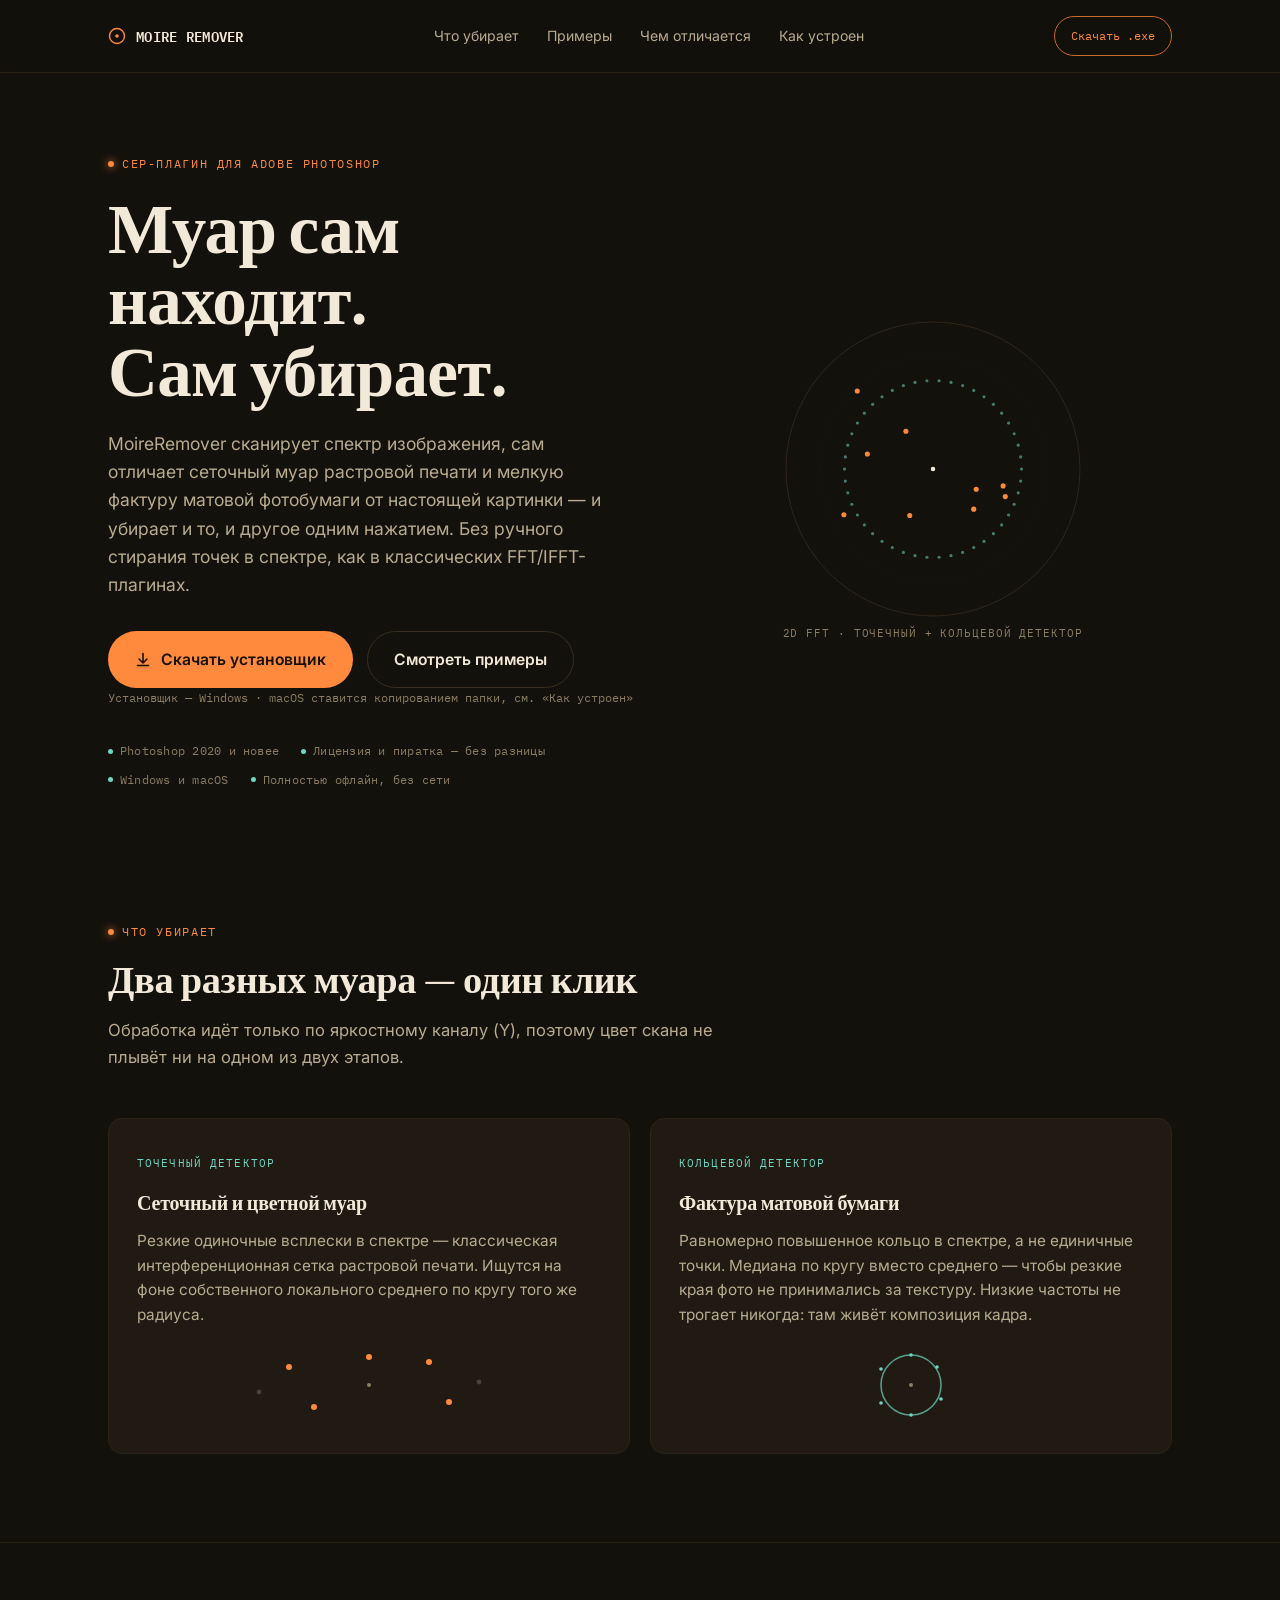
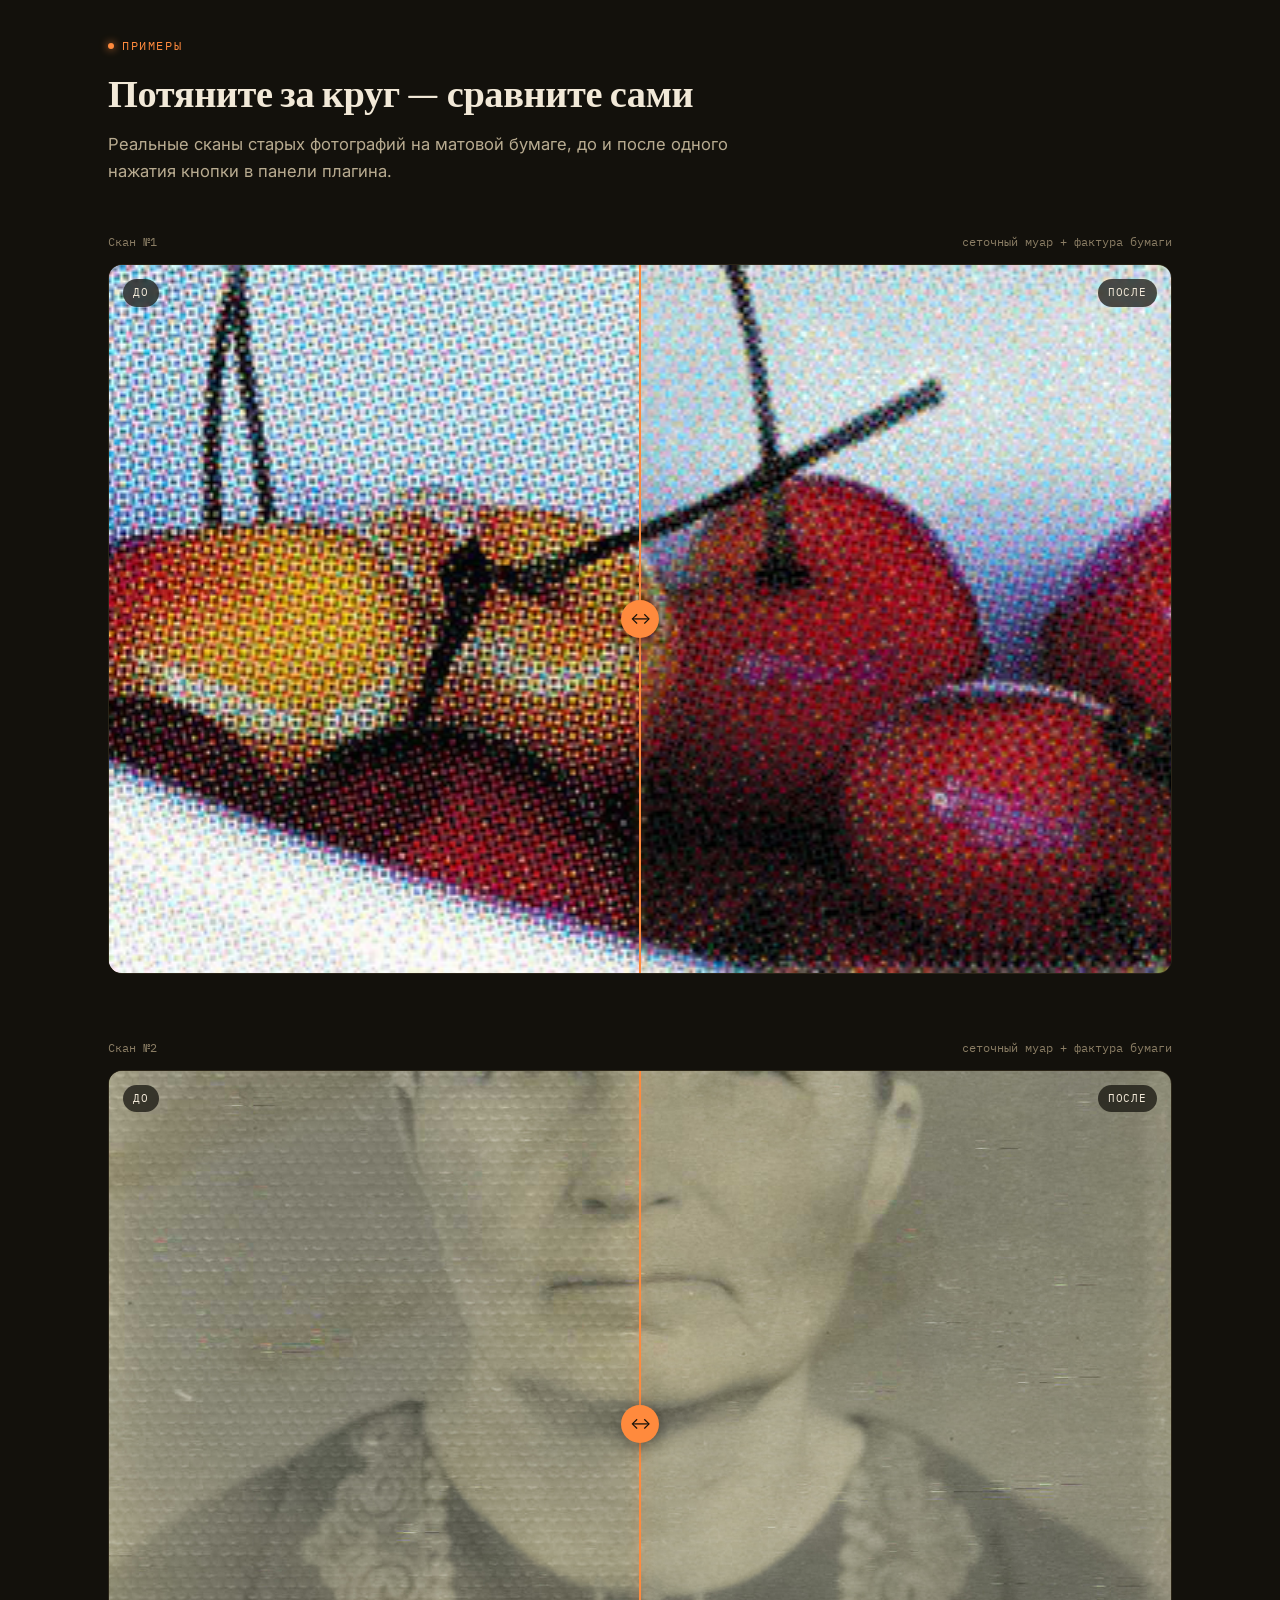
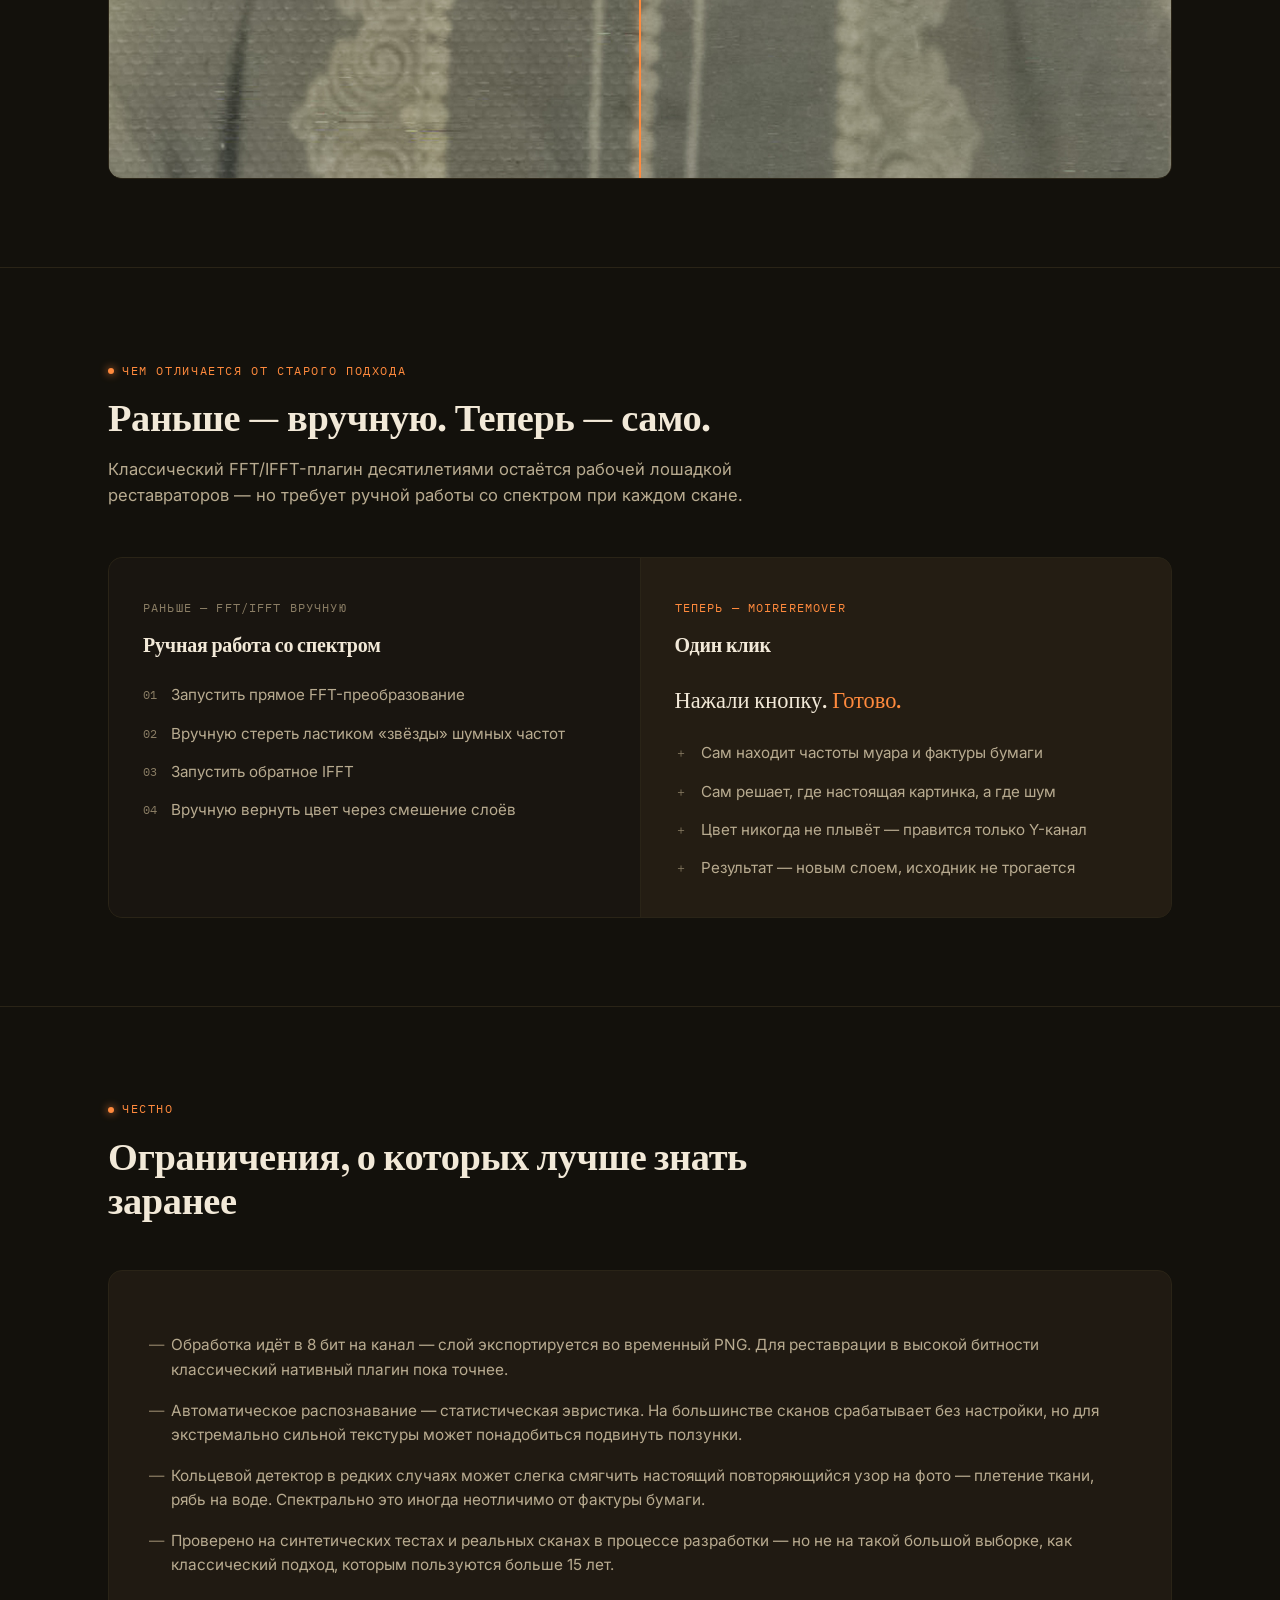
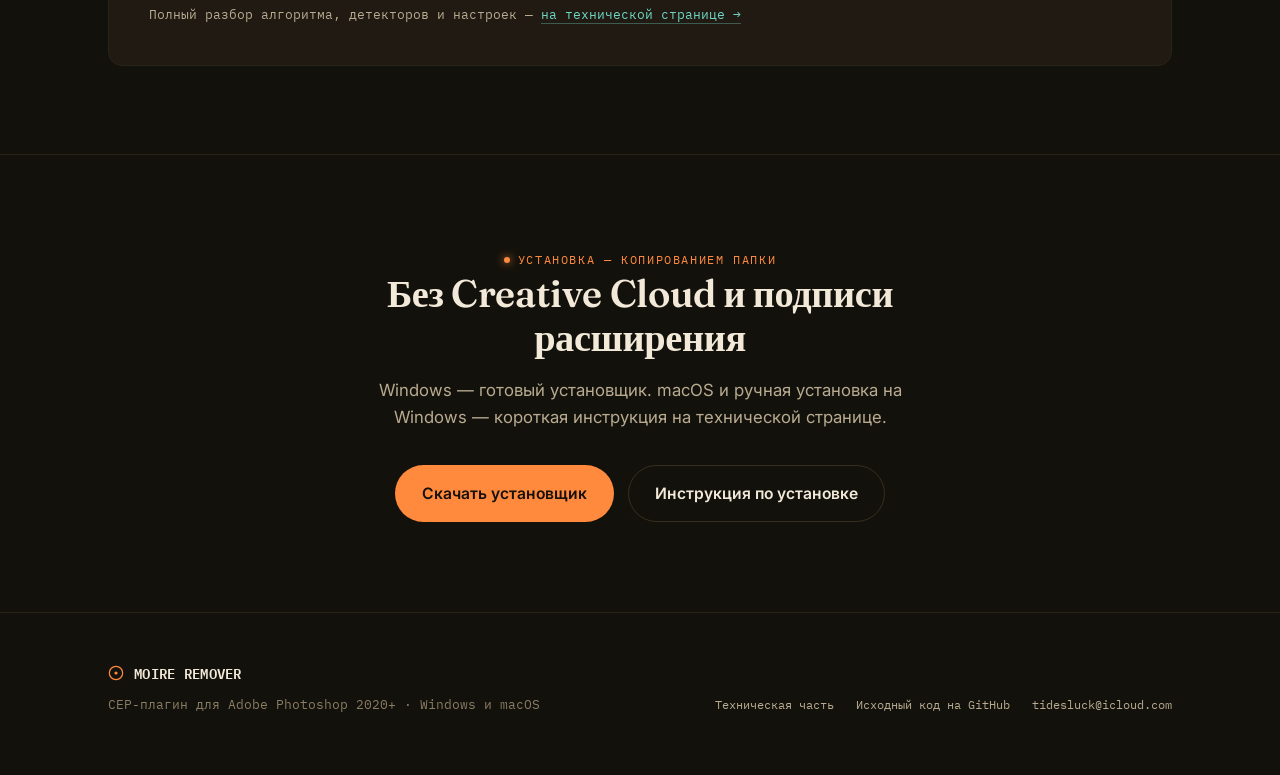
==== index.html @ 836b85b0 "Add files via upload" ====
<!DOCTYPE html>
<html lang="ru">
<head>
<meta charset="UTF-8">
<meta name="viewport" content="width=device-width, initial-scale=1.0">
<title>MoireRemover — автоматическое удаление муара в Photoshop</title>
<meta name="description" content="CEP-плагин для Adobe Photoshop, который одним нажатием убирает точечный муар растровой печати и фактуру матовой фотобумаги со сканов. Полностью автоматически.">
<link rel="preconnect" href="https://fonts.googleapis.com">
<link rel="preconnect" href="https://fonts.gstatic.com" crossorigin>
<link href="https://fonts.googleapis.com/css2?family=Fraunces:opsz,wght@9..144,380..620&family=Inter:wght@400;500;600;700&family=IBM+Plex+Mono:wght@400;500;600&display=swap" rel="stylesheet">
<link rel="stylesheet" href="style.css">
</head>
<body>

<nav class="nav">
  <div class="wrap">
    <a href="#" class="nav-logo">
      <span class="dot-mark">
        <svg width="18" height="18" viewBox="0 0 18 18"><circle cx="9" cy="9" r="7.5" fill="none" stroke="var(--amber)" stroke-width="1.4"/><circle cx="9" cy="9" r="1.8" fill="var(--amber)"/></svg>
      </span>
      MOIRE&nbsp;REMOVER
    </a>
    <ul class="nav-links">
      <li><a href="#capabilities">Что убирает</a></li>
      <li><a href="#gallery">Примеры</a></li>
      <li><a href="#compare-old">Чем отличается</a></li>
      <li><a href="tech.html">Как устроен</a></li>
    </ul>
    <a class="nav-cta" data-download href="#" download>Скачать .exe</a>
  </div>
</nav>

<header class="hero">
  <div class="wrap hero-grid">
    <div>
      <span class="eyebrow">CEP-плагин для Adobe Photoshop</span>
      <h1>Муар сам находит.<br>Сам&nbsp;убирает.</h1>
      <p class="hero-sub">
        MoireRemover сканирует спектр изображения, сам отличает сеточный
        муар растровой печати и мелкую фактуру матовой фотобумаги от
        настоящей картинки — и убирает и то, и другое одним нажатием.
        Без ручного стирания точек в спектре, как в классических
        FFT/IFFT-плагинах.
      </p>
      <div class="btn-row">
        <a class="btn btn-primary" data-download href="#" download>
          <svg width="16" height="16" viewBox="0 0 16 16" fill="none"><path d="M8 1.5V11M8 11L4 7M8 11L12 7" stroke="currentColor" stroke-width="1.6" stroke-linecap="round" stroke-linejoin="round"/><path d="M2.5 13.5H13.5" stroke="currentColor" stroke-width="1.6" stroke-linecap="round"/></svg>
          Скачать установщик
        </a>
        <a class="btn btn-ghost" href="#gallery">Смотреть примеры</a>
      </div>
      <p class="btn-note">Установщик — Windows · macOS ставится копированием папки, см. «Как устроен»</p>

      <div class="badge-strip">
        <span>Photoshop 2020 и новее</span>
        <span>Лицензия и пиратка — без разницы</span>
        <span>Windows и macOS</span>
        <span>Полностью офлайн, без сети</span>
      </div>
    </div>

    <div class="spectrum" aria-hidden="true">
      <svg viewBox="0 0 400 400" class="spec-ring">
        <circle cx="200" cy="200" r="196" fill="none" stroke="var(--line)" stroke-width="1"/>
        <circle cx="200" cy="200" r="150" fill="none" stroke="var(--line-soft)" stroke-width="1" stroke-dasharray="1 6"/>
        <g class="spec-noise">
<circle cx="318.0" cy="200.0" r="2.1" fill="var(--cyan)" fill-opacity="0.55"/>
<circle cx="316.9" cy="216.1" r="2.1" fill="var(--cyan)" fill-opacity="0.55"/>
<circle cx="313.6" cy="231.8" r="2.1" fill="var(--cyan)" fill-opacity="0.55"/>
<circle cx="308.2" cy="247.0" r="2.1" fill="var(--cyan)" fill-opacity="0.55"/>
<circle cx="300.8" cy="261.3" r="2.1" fill="var(--cyan)" fill-opacity="0.55"/>
<circle cx="291.5" cy="274.5" r="2.1" fill="var(--cyan)" fill-opacity="0.55"/>
<circle cx="280.5" cy="286.2" r="2.1" fill="var(--cyan)" fill-opacity="0.55"/>
<circle cx="268.0" cy="296.4" r="2.1" fill="var(--cyan)" fill-opacity="0.55"/>
<circle cx="254.3" cy="304.8" r="2.1" fill="var(--cyan)" fill-opacity="0.55"/>
<circle cx="239.5" cy="311.2" r="2.1" fill="var(--cyan)" fill-opacity="0.55"/>
<circle cx="224.0" cy="315.5" r="2.1" fill="var(--cyan)" fill-opacity="0.55"/>
<circle cx="208.1" cy="317.7" r="2.1" fill="var(--cyan)" fill-opacity="0.55"/>
<circle cx="191.9" cy="317.7" r="2.1" fill="var(--cyan)" fill-opacity="0.55"/>
<circle cx="176.0" cy="315.5" r="2.1" fill="var(--cyan)" fill-opacity="0.55"/>
<circle cx="160.5" cy="311.2" r="2.1" fill="var(--cyan)" fill-opacity="0.55"/>
<circle cx="145.7" cy="304.8" r="2.1" fill="var(--cyan)" fill-opacity="0.55"/>
<circle cx="132.0" cy="296.4" r="2.1" fill="var(--cyan)" fill-opacity="0.55"/>
<circle cx="119.5" cy="286.2" r="2.1" fill="var(--cyan)" fill-opacity="0.55"/>
<circle cx="108.5" cy="274.5" r="2.1" fill="var(--cyan)" fill-opacity="0.55"/>
<circle cx="99.2" cy="261.3" r="2.1" fill="var(--cyan)" fill-opacity="0.55"/>
<circle cx="91.8" cy="247.0" r="2.1" fill="var(--cyan)" fill-opacity="0.55"/>
<circle cx="86.4" cy="231.8" r="2.1" fill="var(--cyan)" fill-opacity="0.55"/>
<circle cx="83.1" cy="216.1" r="2.1" fill="var(--cyan)" fill-opacity="0.55"/>
<circle cx="82.0" cy="200.0" r="2.1" fill="var(--cyan)" fill-opacity="0.55"/>
<circle cx="83.1" cy="183.9" r="2.1" fill="var(--cyan)" fill-opacity="0.55"/>
<circle cx="86.4" cy="168.2" r="2.1" fill="var(--cyan)" fill-opacity="0.55"/>
<circle cx="91.8" cy="153.0" r="2.1" fill="var(--cyan)" fill-opacity="0.55"/>
<circle cx="99.2" cy="138.7" r="2.1" fill="var(--cyan)" fill-opacity="0.55"/>
<circle cx="108.5" cy="125.5" r="2.1" fill="var(--cyan)" fill-opacity="0.55"/>
<circle cx="119.5" cy="113.8" r="2.1" fill="var(--cyan)" fill-opacity="0.55"/>
<circle cx="132.0" cy="103.6" r="2.1" fill="var(--cyan)" fill-opacity="0.55"/>
<circle cx="145.7" cy="95.2" r="2.1" fill="var(--cyan)" fill-opacity="0.55"/>
<circle cx="160.5" cy="88.8" r="2.1" fill="var(--cyan)" fill-opacity="0.55"/>
<circle cx="176.0" cy="84.5" r="2.1" fill="var(--cyan)" fill-opacity="0.55"/>
<circle cx="191.9" cy="82.3" r="2.1" fill="var(--cyan)" fill-opacity="0.55"/>
<circle cx="208.1" cy="82.3" r="2.1" fill="var(--cyan)" fill-opacity="0.55"/>
<circle cx="224.0" cy="84.5" r="2.1" fill="var(--cyan)" fill-opacity="0.55"/>
<circle cx="239.5" cy="88.8" r="2.1" fill="var(--cyan)" fill-opacity="0.55"/>
<circle cx="254.3" cy="95.2" r="2.1" fill="var(--cyan)" fill-opacity="0.55"/>
<circle cx="268.0" cy="103.6" r="2.1" fill="var(--cyan)" fill-opacity="0.55"/>
<circle cx="280.5" cy="113.8" r="2.1" fill="var(--cyan)" fill-opacity="0.55"/>
<circle cx="291.5" cy="125.5" r="2.1" fill="var(--cyan)" fill-opacity="0.55"/>
<circle cx="300.8" cy="138.7" r="2.1" fill="var(--cyan)" fill-opacity="0.55"/>
<circle cx="308.2" cy="153.0" r="2.1" fill="var(--cyan)" fill-opacity="0.55"/>
<circle cx="313.6" cy="168.2" r="2.1" fill="var(--cyan)" fill-opacity="0.55"/>
<circle cx="316.9" cy="183.9" r="2.1" fill="var(--cyan)" fill-opacity="0.55"/>
        </g>
        <g class="spec-noise">
<circle cx="169.0" cy="262.0" r="3.4" fill="var(--amber)"/>
<circle cx="163.9" cy="149.7" r="3.4" fill="var(--amber)"/>
<circle cx="112.5" cy="179.9" r="3.4" fill="var(--amber)"/>
<circle cx="296.4" cy="236.8" r="3.4" fill="var(--amber)"/>
<circle cx="293.5" cy="222.5" r="3.4" fill="var(--amber)"/>
<circle cx="257.6" cy="227.0" r="3.4" fill="var(--amber)"/>
<circle cx="81.2" cy="261.0" r="3.4" fill="var(--amber)"/>
<circle cx="254.3" cy="253.5" r="3.4" fill="var(--amber)"/>
<circle cx="99.0" cy="95.9" r="3.4" fill="var(--amber)"/>
        </g>
        <circle cx="200" cy="200" r="3" fill="var(--ink)"/>
      </svg>
      <span class="spectrum-caption">2D FFT · точечный + кольцевой детектор</span>
    </div>
  </div>
</header>

<main>

  <section id="capabilities">
    <div class="wrap">
      <div class="section-head reveal">
        <span class="eyebrow">Что убирает</span>
        <h2>Два разных муара — один клик</h2>
        <p>Обработка идёт только по яркостному каналу (Y), поэтому цвет
          скана не плывёт ни на одном из двух этапов.</p>
      </div>
      <div class="cap-grid">
        <div class="cap-card reveal">
          <span class="tag">Точечный детектор</span>
          <h3>Сеточный и цветной муар</h3>
          <p>Резкие одиночные всплески в спектре — классическая
            интерференционная сетка растровой печати. Ищутся на фоне
            собственного локального среднего по кругу того же радиуса.</p>
          <div class="mini-spec">
            <svg viewBox="0 0 300 76"><circle cx="150" cy="38" r="2" fill="var(--ink-faint)"/>
              <circle cx="70" cy="20" r="3" fill="var(--amber)"/>
              <circle cx="230" cy="55" r="3" fill="var(--amber)"/>
              <circle cx="210" cy="15" r="3" fill="var(--amber)"/>
              <circle cx="95" cy="60" r="3" fill="var(--amber)"/>
              <circle cx="150" cy="10" r="3" fill="var(--amber)"/>
              <circle cx="40" cy="45" r="2.4" fill="var(--ink-faint)" fill-opacity="0.4"/>
              <circle cx="260" cy="35" r="2.4" fill="var(--ink-faint)" fill-opacity="0.4"/>
            </svg>
          </div>
        </div>
        <div class="cap-card reveal">
          <span class="tag">Кольцевой детектор</span>
          <h3>Фактура матовой бумаги</h3>
          <p>Равномерно повышенное кольцо в спектре, а не единичные
            точки. Медиана по кругу вместо среднего — чтобы резкие края
            фото не принимались за текстуру. Низкие частоты не трогает
            никогда: там живёт композиция кадра.</p>
          <div class="mini-spec">
            <svg viewBox="0 0 300 76"><circle cx="150" cy="38" r="30" fill="none" stroke="var(--cyan)" stroke-width="1.6" stroke-opacity="0.7"/>
              <circle cx="150" cy="38" r="2" fill="var(--ink-faint)"/>
              <circle cx="150" cy="8" r="1.8" fill="var(--cyan)"/>
              <circle cx="176" cy="20" r="1.8" fill="var(--cyan)"/>
              <circle cx="180" cy="52" r="1.8" fill="var(--cyan)"/>
              <circle cx="150" cy="68" r="1.8" fill="var(--cyan)"/>
              <circle cx="120" cy="56" r="1.8" fill="var(--cyan)"/>
              <circle cx="120" cy="22" r="1.8" fill="var(--cyan)"/>
            </svg>
          </div>
        </div>
      </div>
    </div>
  </section>

  <hr class="divider">

  <section id="gallery">
    <div class="wrap">
      <div class="section-head reveal">
        <span class="eyebrow">Примеры</span>
        <h2>Потяните за круг — сравните сами</h2>
        <p>Реальные сканы старых фотографий на матовой бумаге, до и после
          одного нажатия кнопки в панели плагина.</p>
      </div>

      <div class="compare-block reveal">
        <div class="compare-label"><span>Скан №1</span><span>сеточный муар + фактура бумаги</span></div>
        <div class="compare">
          <img class="img-after" src="image/2.jpg" alt="После обработки MoireRemover">
          <img class="img-before" src="image/1.jpg" alt="Исходный скан с муаром">
          <span class="compare-tag before">До</span>
          <span class="compare-tag after">После</span>
          <div class="compare-handle"></div>
          <input class="compare-range" type="range" min="0" max="100" value="50" aria-label="Сравнить до и после">
        </div>
      </div>

      <div class="compare-block reveal">
        <div class="compare-label"><span>Скан №2</span><span>сеточный муар + фактура бумаги</span></div>
        <div class="compare">
          <img class="img-after" src="image/4.jpg" alt="После обработки MoireRemover">
          <img class="img-before" src="image/3.jpg" alt="Исходный скан с муаром">
          <span class="compare-tag before">До</span>
          <span class="compare-tag after">После</span>
          <div class="compare-handle"></div>
          <input class="compare-range" type="range" min="0" max="100" value="50" aria-label="Сравнить до и после">
        </div>
      </div>
    </div>
  </section>

  <hr class="divider">

  <section id="compare-old">
    <div class="wrap">
      <div class="section-head reveal">
        <span class="eyebrow">Чем отличается от старого подхода</span>
        <h2>Раньше — вручную. Теперь — само.</h2>
        <p>Классический FFT/IFFT-плагин десятилетиями остаётся рабочей
          лошадкой реставраторов — но требует ручной работы со спектром
          при каждом скане.</p>
      </div>

      <div class="split reveal">
        <div class="split-col">
          <span class="tag">Раньше — FFT/IFFT вручную</span>
          <h3>Ручная работа со спектром</h3>
          <ul class="step-list">
            <li><span class="n">01</span> Запустить прямое FFT-преобразование</li>
            <li><span class="n">02</span> Вручную стереть ластиком «звёзды» шумных частот</li>
            <li><span class="n">03</span> Запустить обратное IFFT</li>
            <li><span class="n">04</span> Вручную вернуть цвет через смешение слоёв</li>
          </ul>
        </div>
        <div class="split-col is-new">
          <span class="tag">Теперь — MoireRemover</span>
          <h3>Один клик</h3>
          <p class="one-step">Нажали кнопку. <span>Готово.</span></p>
          <ul class="step-list">
            <li><span class="n">＋</span> Сам находит частоты муара и фактуры бумаги</li>
            <li><span class="n">＋</span> Сам решает, где настоящая картинка, а где шум</li>
            <li><span class="n">＋</span> Цвет никогда не плывёт — правится только Y-канал</li>
            <li><span class="n">＋</span> Результат — новым слоем, исходник не трогается</li>
          </ul>
        </div>
      </div>
    </div>
  </section>

  <hr class="divider">

  <section id="limits">
    <div class="wrap">
      <div class="section-head reveal">
        <span class="eyebrow">Честно</span>
        <h2>Ограничения, о которых лучше знать заранее</h2>
      </div>
      <div class="limits reveal">
        <ul>
          <li>Обработка идёт в 8 бит на канал — слой экспортируется во временный PNG. Для реставрации в высокой битности классический нативный плагин пока точнее.</li>
          <li>Автоматическое распознавание — статистическая эвристика. На большинстве сканов срабатывает без настройки, но для экстремально сильной текстуры может понадобиться подвинуть ползунки.</li>
          <li>Кольцевой детектор в редких случаях может слегка смягчить настоящий повторяющийся узор на фото — плетение ткани, рябь на воде. Спектрально это иногда неотличимо от фактуры бумаги.</li>
          <li>Проверено на синтетических тестах и реальных сканах в процессе разработки — но не на такой большой выборке, как классический подход, которым пользуются больше 15 лет.</li>
        </ul>
        <p class="limits-more">Полный разбор алгоритма, детекторов и настроек — <a href="tech.html">на технической странице →</a></p>
      </div>
    </div>
  </section>

</main>

<section class="cta-band">
  <div class="wrap">
    <span class="eyebrow">Установка — копированием папки</span>
    <h2 class="reveal">Без Creative Cloud и подписи расширения</h2>
    <p class="reveal">Windows — готовый установщик. macOS и ручная установка на
      Windows — короткая инструкция на технической странице.</p>
    <div class="btn-row reveal">
      <a class="btn btn-primary" data-download href="#" download>Скачать установщик</a>
      <a class="btn btn-ghost" href="tech.html#install">Инструкция по установке</a>
    </div>
  </div>
</section>

<footer>
  <div class="wrap footer-grid">
    <div>
      <div class="nav-logo" style="margin-bottom:10px;">
        <svg width="16" height="16" viewBox="0 0 18 18"><circle cx="9" cy="9" r="7.5" fill="none" stroke="var(--amber)" stroke-width="1.4"/><circle cx="9" cy="9" r="1.8" fill="var(--amber)"/></svg>
        MOIRE&nbsp;REMOVER
      </div>
      <p class="footer-mark">CEP-плагин для Adobe Photoshop 2020+ · Windows и macOS</p>
    </div>
    <ul class="footer-links">
      <li><a href="tech.html">Техническая часть</a></li>
      <li><a data-repo href="#">Исходный код на GitHub</a></li>
      <li><a href="mailto:tidesluck@icloud.com">tidesluck@icloud.com</a></li>
    </ul>
  </div>
</footer>

<script src="script.js"></script>
</body>
</html>
---- style.css ----
/* ============================================================
   MoireRemover — design tokens
   ============================================================ */
:root{
  --bg:        #13110c;
  --bg-soft:   #191510;
  --card:      #201a12;
  --card-2:    #241d13;
  --line:      #382f1e;
  --line-soft: #2a2417;

  --ink:       #f2e9d8;
  --ink-dim:   #b8ab90;
  --ink-faint: #8a7d64;

  --amber:     #ff8a3d;
  --amber-dim: #c96a2c;
  --cyan:      #6fd6c4;

  --serif:  "Fraunces", "Georgia", serif;
  --sans:   "Inter", -apple-system, "Segoe UI", sans-serif;
  --mono:   "IBM Plex Mono", "SFMono-Regular", Menlo, monospace;

  --radius: 14px;
  --radius-sm: 8px;

  --wrap: 1120px;
}

*, *::before, *::after{ box-sizing: border-box; }

html{ scroll-behavior: smooth; }
@media (prefers-reduced-motion: reduce){
  html{ scroll-behavior: auto; }
  *, *::before, *::after{
    animation-duration: 0.001ms !important;
    animation-iteration-count: 1 !important;
    transition-duration: 0.001ms !important;
    scroll-behavior: auto !important;
  }
}

body{
  margin: 0;
  background: var(--bg);
  color: var(--ink);
  font-family: var(--sans);
  font-size: 16px;
  line-height: 1.6;
  -webkit-font-smoothing: antialiased;
  position: relative;
}

/* faint halftone grain across the whole page — a quiet nod to the
   scanned-paper texture the plugin itself removes */
body::before{
  content: "";
  position: fixed;
  inset: 0;
  pointer-events: none;
  z-index: 0;
  background-image: radial-gradient(rgba(242,233,216,0.05) 1px, transparent 1px);
  background-size: 4px 4px;
  mix-blend-mode: overlay;
}

img{ max-width: 100%; display: block; }
a{ color: inherit; }

.wrap{
  max-width: var(--wrap);
  margin: 0 auto;
  padding: 0 28px;
  position: relative;
  z-index: 1;
}

/* ---------- type ---------- */
h1, h2, h3{
  font-family: var(--serif);
  font-weight: 600;
  letter-spacing: -0.01em;
  margin: 0;
  color: var(--ink);
}
h1{ font-size: clamp(2.6rem, 5.4vw, 4.6rem); line-height: 1.04; font-weight: 560; }
h2{ font-size: clamp(1.7rem, 3vw, 2.5rem); line-height: 1.15; }
h3{ font-size: 1.25rem; font-weight: 620; }

p{ margin: 0; color: var(--ink-dim); }

.eyebrow{
  font-family: var(--mono);
  font-size: 0.72rem;
  letter-spacing: 0.14em;
  text-transform: uppercase;
  color: var(--amber);
  display: inline-flex;
  align-items: center;
  gap: 8px;
}
.eyebrow::before{
  content: "";
  width: 6px; height: 6px;
  background: var(--amber);
  border-radius: 50%;
  display: inline-block;
  box-shadow: 0 0 8px var(--amber);
}

/* ---------- nav ---------- */
.nav{
  position: sticky; top: 0; z-index: 40;
  background: rgba(19,17,12,0.82);
  backdrop-filter: blur(10px);
  border-bottom: 1px solid var(--line-soft);
}
.nav .wrap{
  display: flex; align-items: center; justify-content: space-between;
  padding-top: 16px; padding-bottom: 16px;
}
.nav-logo{
  font-family: var(--mono);
  font-size: 0.9rem;
  letter-spacing: 0.02em;
  font-weight: 600;
  display: flex; align-items: center; gap: 10px;
  text-decoration: none;
}
.nav-logo .dot-mark{ display:flex; }
.nav-links{
  display: flex; gap: 28px; align-items: center;
  font-size: 0.88rem; color: var(--ink-dim);
  list-style: none; margin: 0; padding: 0;
}
.nav-links a{ text-decoration: none; color: var(--ink-dim); transition: color .2s; }
.nav-links a:hover, .nav-links a:focus-visible{ color: var(--amber); }
.nav-cta{
  font-family: var(--mono);
  font-size: 0.78rem;
  padding: 9px 16px;
  border: 1px solid var(--amber-dim);
  border-radius: 100px;
  color: var(--amber) !important;
  text-decoration: none;
  transition: background .2s, color .2s;
  white-space: nowrap;
}
.nav-cta:hover, .nav-cta:focus-visible{ background: var(--amber); color: #14110b !important; }

/* ---------- buttons ---------- */
.btn{
  display: inline-flex; align-items: center; gap: 10px;
  font-family: var(--sans);
  font-weight: 600;
  font-size: 0.98rem;
  padding: 15px 26px;
  border-radius: 100px;
  text-decoration: none;
  border: 1px solid transparent;
  cursor: pointer;
  transition: transform .15s ease, background .2s, border-color .2s, color .2s;
}
.btn:active{ transform: translateY(1px); }
.btn-primary{
  background: var(--amber);
  color: #17110a;
}
.btn-primary:hover, .btn-primary:focus-visible{ background: #ffa561; }
.btn-primary svg{ flex: none; }
.btn-ghost{
  background: transparent;
  border-color: var(--line);
  color: var(--ink);
}
.btn-ghost:hover, .btn-ghost:focus-visible{ border-color: var(--ink-dim); }

.btn-row{ display: flex; gap: 14px; flex-wrap: wrap; align-items: center; }
.btn-note{
  font-family: var(--mono);
  font-size: 0.76rem;
  color: var(--ink-faint);
}

/* ---------- hero ---------- */
.hero{
  padding: 76px 0 40px;
  position: relative;
  overflow: hidden;
}
.hero-grid{
  display: grid;
  grid-template-columns: 1.05fr 0.95fr;
  gap: 56px;
  align-items: center;
}
.hero h1{ margin-top: 18px; }
.hero-sub{
  margin-top: 22px;
  font-size: 1.1rem;
  max-width: 46ch;
  color: var(--ink-dim);
}
.hero .btn-row{ margin-top: 32px; }

.badge-strip{
  margin-top: 34px;
  display: flex; flex-wrap: wrap; gap: 10px 22px;
  font-family: var(--mono);
  font-size: 0.74rem;
  color: var(--ink-faint);
  letter-spacing: 0.02em;
}
.badge-strip span{ display: flex; align-items: center; gap: 7px; }
.badge-strip span::before{
  content: "";
  width: 5px; height: 5px;
  border-radius: 50%;
  background: var(--cyan);
  flex: none;
}

/* ---------- spectrum signature visual ---------- */
.spectrum{
  position: relative;
  aspect-ratio: 1 / 1;
  max-width: 460px;
  margin: 0 auto;
  border-radius: 50%;
}
.spectrum svg{ width: 100%; height: 100%; display: block; }
.spectrum-caption{
  position: absolute;
  left: 50%; bottom: -6px;
  transform: translate(-50%, 100%);
  font-family: var(--mono);
  font-size: 0.7rem;
  color: var(--ink-faint);
  letter-spacing: 0.08em;
  text-transform: uppercase;
  white-space: nowrap;
}
.spec-ring{ animation: spin 60s linear infinite; transform-origin: 200px 200px; }
.spec-noise circle{ animation: flicker 3.2s ease-in-out infinite; }
.spec-noise circle:nth-child(odd){ animation-delay: -1.1s; }
.spec-noise circle:nth-child(3n){ animation-delay: -2s; }
@keyframes spin{ to{ transform: rotate(360deg); } }
@keyframes flicker{
  0%, 100%{ opacity: 0.85; }
  50%{ opacity: 0.15; }
}

/* ---------- sections ---------- */
section{ padding: 88px 0; position: relative; z-index: 1; }
.section-head{
  max-width: 640px;
  margin-bottom: 48px;
}
.section-head h2{ margin-top: 14px; }
.section-head p{ margin-top: 16px; font-size: 1.04rem; }

.divider{
  border: none;
  border-top: 1px solid var(--line-soft);
  margin: 0;
}

/* ---------- capability cards ---------- */
.cap-grid{
  display: grid;
  grid-template-columns: repeat(2, 1fr);
  gap: 20px;
}
.cap-card{
  background: var(--card);
  border: 1px solid var(--line-soft);
  border-radius: var(--radius);
  padding: 30px 28px;
}
.cap-card .tag{
  font-family: var(--mono);
  font-size: 0.7rem;
  letter-spacing: 0.1em;
  text-transform: uppercase;
  color: var(--cyan);
}
.cap-card h3{ margin-top: 12px; }
.cap-card p{ margin-top: 10px; font-size: 0.96rem; }
.cap-card .mini-spec{ margin-top: 20px; }

/* small inline spectrum icons inside cards */
.mini-spec svg{ width: 100%; height: 76px; display:block; }

/* ---------- compare slider ---------- */
.compare-block{ margin-bottom: 64px; }
.compare-block:last-child{ margin-bottom: 0; }
.compare-label{
  font-family: var(--mono);
  font-size: 0.78rem;
  color: var(--ink-faint);
  margin-bottom: 12px;
  display: flex;
  justify-content: space-between;
}
.compare{
  position: relative;
  border-radius: var(--radius);
  overflow: hidden;
  border: 1px solid var(--line-soft);
  aspect-ratio: 3 / 2;
  background: var(--card);
  touch-action: pan-y;
}
.compare img{
  position: absolute; inset: 0;
  width: 100%; height: 100%;
  object-fit: cover;
  user-select: none;
  -webkit-user-drag: none;
}
.compare .img-after{ z-index: 1; }
.compare .img-before{
  z-index: 2;
  clip-path: inset(0 50% 0 0);
}
.compare-tag{
  position: absolute; top: 14px;
  font-family: var(--mono);
  font-size: 0.68rem;
  letter-spacing: 0.08em;
  text-transform: uppercase;
  padding: 5px 10px;
  border-radius: 100px;
  background: rgba(19,17,12,0.72);
  color: var(--ink);
  z-index: 3;
  backdrop-filter: blur(4px);
}
.compare-tag.before{ left: 14px; }
.compare-tag.after{ right: 14px; }
.compare-handle{
  position: absolute; top: 0; bottom: 0;
  left: 50%;
  width: 0;
  z-index: 4;
  pointer-events: none;
}
.compare-handle::before{
  content: "";
  position: absolute; top: 0; bottom: 0; left: -1px;
  width: 2px;
  background: var(--amber);
  box-shadow: 0 0 12px rgba(255,138,61,0.6);
}
.compare-handle::after{
  content: "↔";
  position: absolute; top: 50%; left: 50%;
  transform: translate(-50%, -50%);
  width: 38px; height: 38px;
  border-radius: 50%;
  background: var(--amber);
  color: #17110a;
  display: flex; align-items: center; justify-content: center;
  font-size: 1rem;
  box-shadow: 0 4px 18px rgba(0,0,0,0.4);
}
.compare-range{
  position: absolute; inset: 0;
  width: 100%; height: 100%;
  margin: 0;
  opacity: 0;
  cursor: ew-resize;
  z-index: 5;
  -webkit-appearance: none;
  appearance: none;
}

/* ---------- old vs new ---------- */
.split{
  display: grid;
  grid-template-columns: 1fr 1fr;
  gap: 1px;
  background: var(--line-soft);
  border: 1px solid var(--line-soft);
  border-radius: var(--radius);
  overflow: hidden;
}
.split-col{ background: var(--bg-soft); padding: 36px 34px; }
.split-col.is-new{ background: var(--card-2); }
.split-col .tag{
  font-family: var(--mono);
  font-size: 0.72rem;
  letter-spacing: 0.1em;
  text-transform: uppercase;
  color: var(--ink-faint);
}
.split-col.is-new .tag{ color: var(--amber); }
.split-col h3{ margin-top: 10px; }
.step-list{
  list-style: none; margin: 22px 0 0; padding: 0;
  display: flex; flex-direction: column; gap: 14px;
}
.step-list li{
  display: flex; gap: 14px;
  font-size: 0.95rem; color: var(--ink-dim);
}
.step-list .n{
  font-family: var(--mono);
  font-size: 0.78rem;
  color: var(--ink-faint);
  flex: none;
  padding-top: 2px;
}
.one-step{
  margin-top: 22px;
  font-family: var(--serif);
  font-size: 1.4rem;
  color: var(--ink);
}
.one-step span{ color: var(--amber); }

/* ---------- honesty / limits ---------- */
.limits{
  background: var(--card);
  border: 1px solid var(--line-soft);
  border-radius: var(--radius);
  padding: 40px 40px;
}
.limits ul{
  margin: 22px 0 0;
  padding: 0;
  list-style: none;
  display: flex; flex-direction: column; gap: 16px;
}
.limits li{
  padding-left: 22px;
  position: relative;
  font-size: 0.96rem;
  color: var(--ink-dim);
}
.limits li::before{
  content: "—";
  position: absolute; left: 0; color: var(--ink-faint);
}
.limits-more{
  margin-top: 26px;
  font-family: var(--mono);
  font-size: 0.84rem;
}
.limits-more a{ color: var(--cyan); text-decoration: none; border-bottom: 1px solid rgba(111,214,196,0.35); }
.limits-more a:hover{ border-color: var(--cyan); }

/* ---------- final cta ---------- */
.cta-band{
  border-top: 1px solid var(--line-soft);
  border-bottom: 1px solid var(--line-soft);
  padding: 90px 0;
  text-align: center;
}
.cta-band h2{ max-width: 22ch; margin: 0 auto; }
.cta-band p{ max-width: 50ch; margin: 18px auto 0; font-size: 1.05rem; }
.cta-band .btn-row{ justify-content: center; margin-top: 34px; }

/* ---------- footer ---------- */
footer{ padding: 48px 0 60px; }
.footer-grid{
  display: flex; justify-content: space-between; align-items: flex-end;
  flex-wrap: wrap; gap: 24px;
}
.footer-mark{
  font-family: var(--mono);
  font-size: 0.82rem;
  color: var(--ink-faint);
}
.footer-links{
  display: flex; gap: 22px;
  list-style: none; margin: 0; padding: 0;
  font-family: var(--mono);
  font-size: 0.78rem;
}
.footer-links a{ color: var(--ink-dim); text-decoration: none; }
.footer-links a:hover{ color: var(--amber); }

/* ---------- tech page extras ---------- */
.tech-hero{ padding: 64px 0 30px; }
.tech-hero h1{ font-size: clamp(2.2rem, 4vw, 3.2rem); margin-top: 14px; }
.tech-hero p{ margin-top: 18px; max-width: 62ch; font-size: 1.05rem; }

.flow{
  counter-reset: step;
  display: flex; flex-direction: column;
  border: 1px solid var(--line-soft);
  border-radius: var(--radius);
  overflow: hidden;
}
.flow-step{
  display: grid;
  grid-template-columns: 64px 1fr;
  gap: 20px;
  padding: 26px 28px;
  border-bottom: 1px solid var(--line-soft);
  background: var(--card);
}
.flow-step:last-child{ border-bottom: none; }
.flow-step .num{
  counter-increment: step;
  font-family: var(--mono);
  font-size: 0.82rem;
  color: var(--amber);
}
.flow-step .num::before{ content: counter(step, decimal-leading-zero); }
.flow-step h3{ font-size: 1.05rem; }
.flow-step p{ margin-top: 8px; font-size: 0.94rem; }

table.spec-table{
  width: 100%;
  border-collapse: collapse;
  font-size: 0.92rem;
  border: 1px solid var(--line-soft);
  border-radius: var(--radius);
  overflow: hidden;
}
.spec-table th, .spec-table td{
  text-align: left;
  padding: 14px 18px;
  border-bottom: 1px solid var(--line-soft);
}
.spec-table th{
  font-family: var(--mono);
  font-size: 0.72rem;
  letter-spacing: 0.06em;
  text-transform: uppercase;
  color: var(--ink-faint);
  background: var(--bg-soft);
}
.spec-table tr:last-child td{ border-bottom: none; }
.spec-table td:first-child{ color: var(--ink); font-weight: 600; white-space: nowrap; }
.spec-table td.mono{ font-family: var(--mono); color: var(--cyan); }

.tree{
  background: var(--bg-soft);
  border: 1px solid var(--line-soft);
  border-radius: var(--radius);
  padding: 26px 28px;
  font-family: var(--mono);
  font-size: 0.86rem;
  color: var(--ink-dim);
  white-space: pre;
  overflow-x: auto;
  line-height: 1.7;
}
.tree .path{ color: var(--ink); }
.tree .cmt{ color: var(--ink-faint); }

.install-steps{
  display: flex; flex-direction: column; gap: 22px;
}
.install-steps h3{ font-size: 1rem; }
code, .inline-code{
  font-family: var(--mono);
  font-size: 0.88em;
  background: var(--bg-soft);
  border: 1px solid var(--line-soft);
  border-radius: 5px;
  padding: 2px 7px;
}
pre{
  background: var(--bg-soft);
  border: 1px solid var(--line-soft);
  border-radius: var(--radius-sm);
  padding: 18px 20px;
  overflow-x: auto;
  font-family: var(--mono);
  font-size: 0.84rem;
  color: var(--ink-dim);
  line-height: 1.6;
}

.back-link{
  display: inline-flex; align-items: center; gap: 8px;
  font-family: var(--mono);
  font-size: 0.82rem;
  color: var(--ink-dim);
  text-decoration: none;
  margin-bottom: 20px;
}
.back-link:hover{ color: var(--amber); }

/* ---------- reveal ---------- */
.reveal{ opacity: 0; transform: translateY(14px); transition: opacity .6s ease, transform .6s ease; }
.reveal.is-visible{ opacity: 1; transform: translateY(0); }

/* ---------- responsive ---------- */
@media (max-width: 860px){
  .hero-grid{ grid-template-columns: 1fr; gap: 40px; }
  .hero{ padding-top: 52px; }
  .cap-grid{ grid-template-columns: 1fr; }
  .split{ grid-template-columns: 1fr; }
  .nav-links{ display: none; }
  section{ padding: 64px 0; }
  .flow-step{ grid-template-columns: 44px 1fr; padding: 20px; }
  .limits{ padding: 30px 24px; }
}
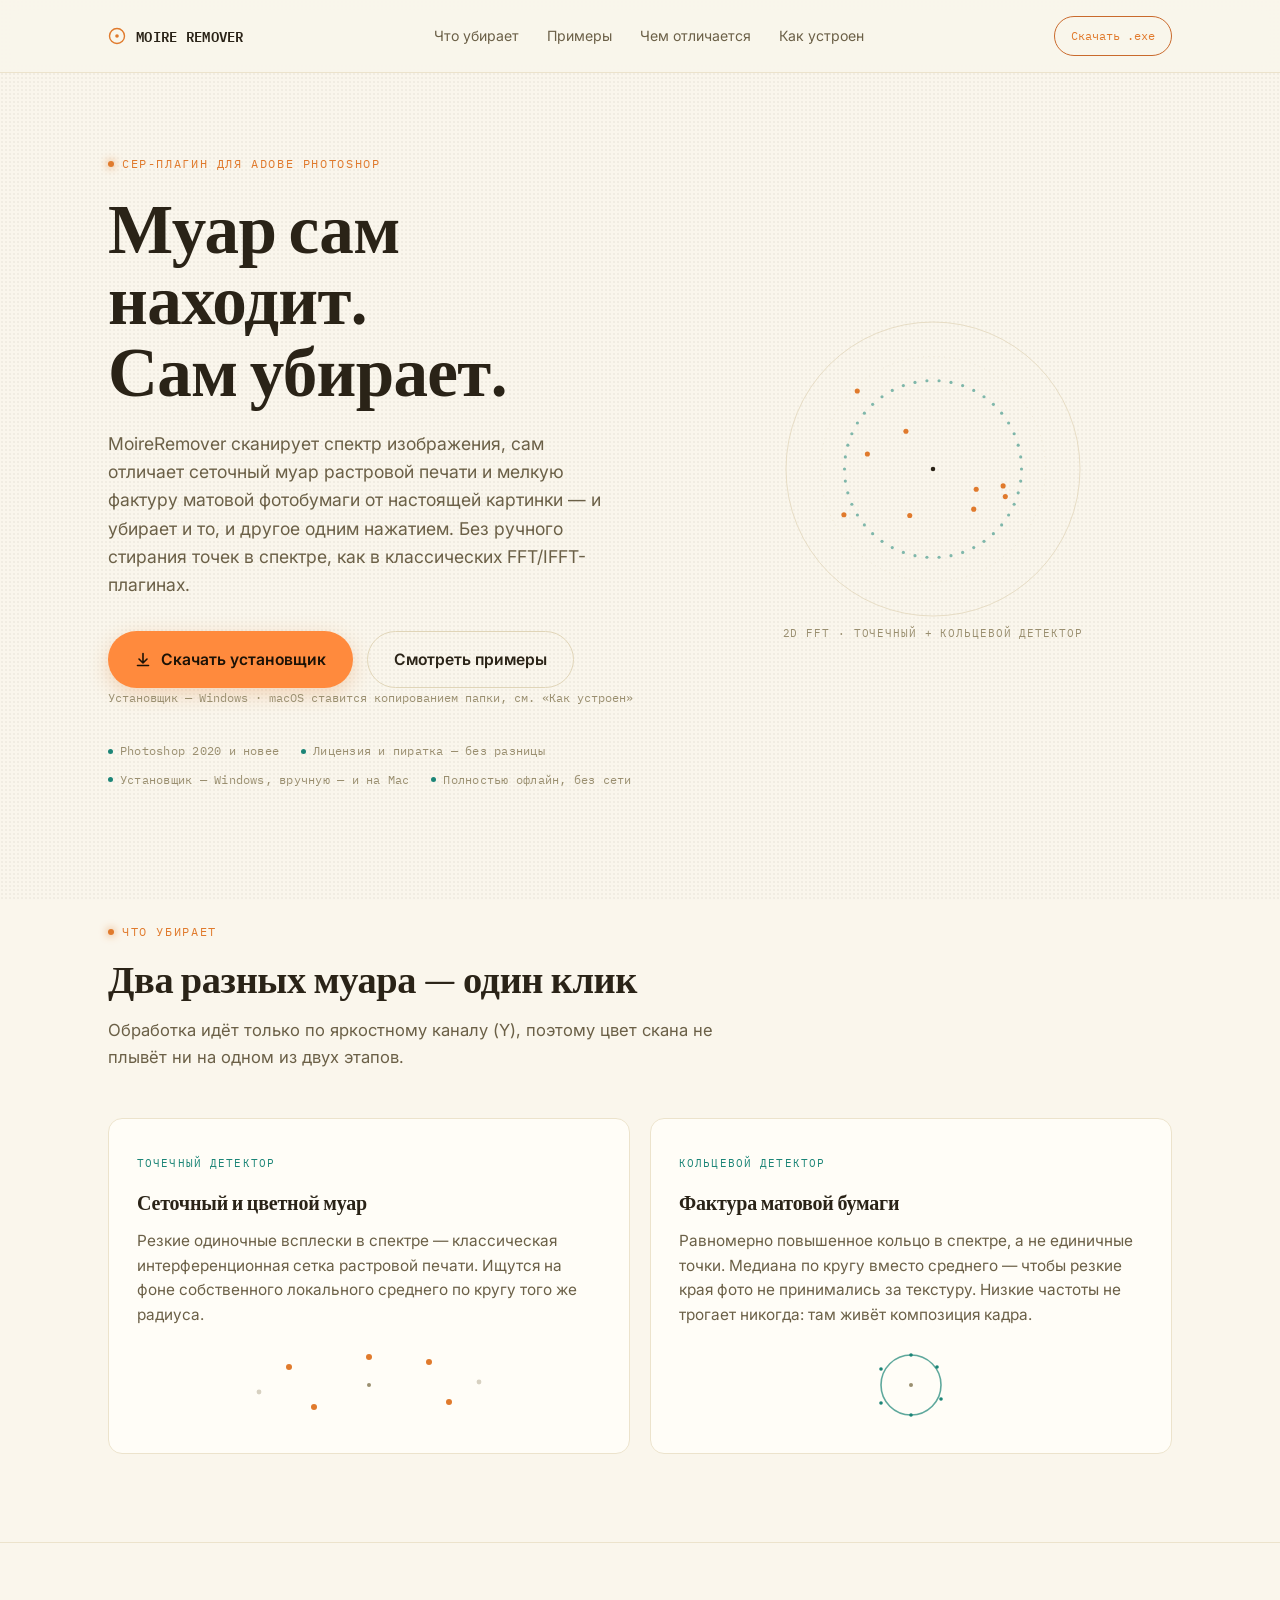
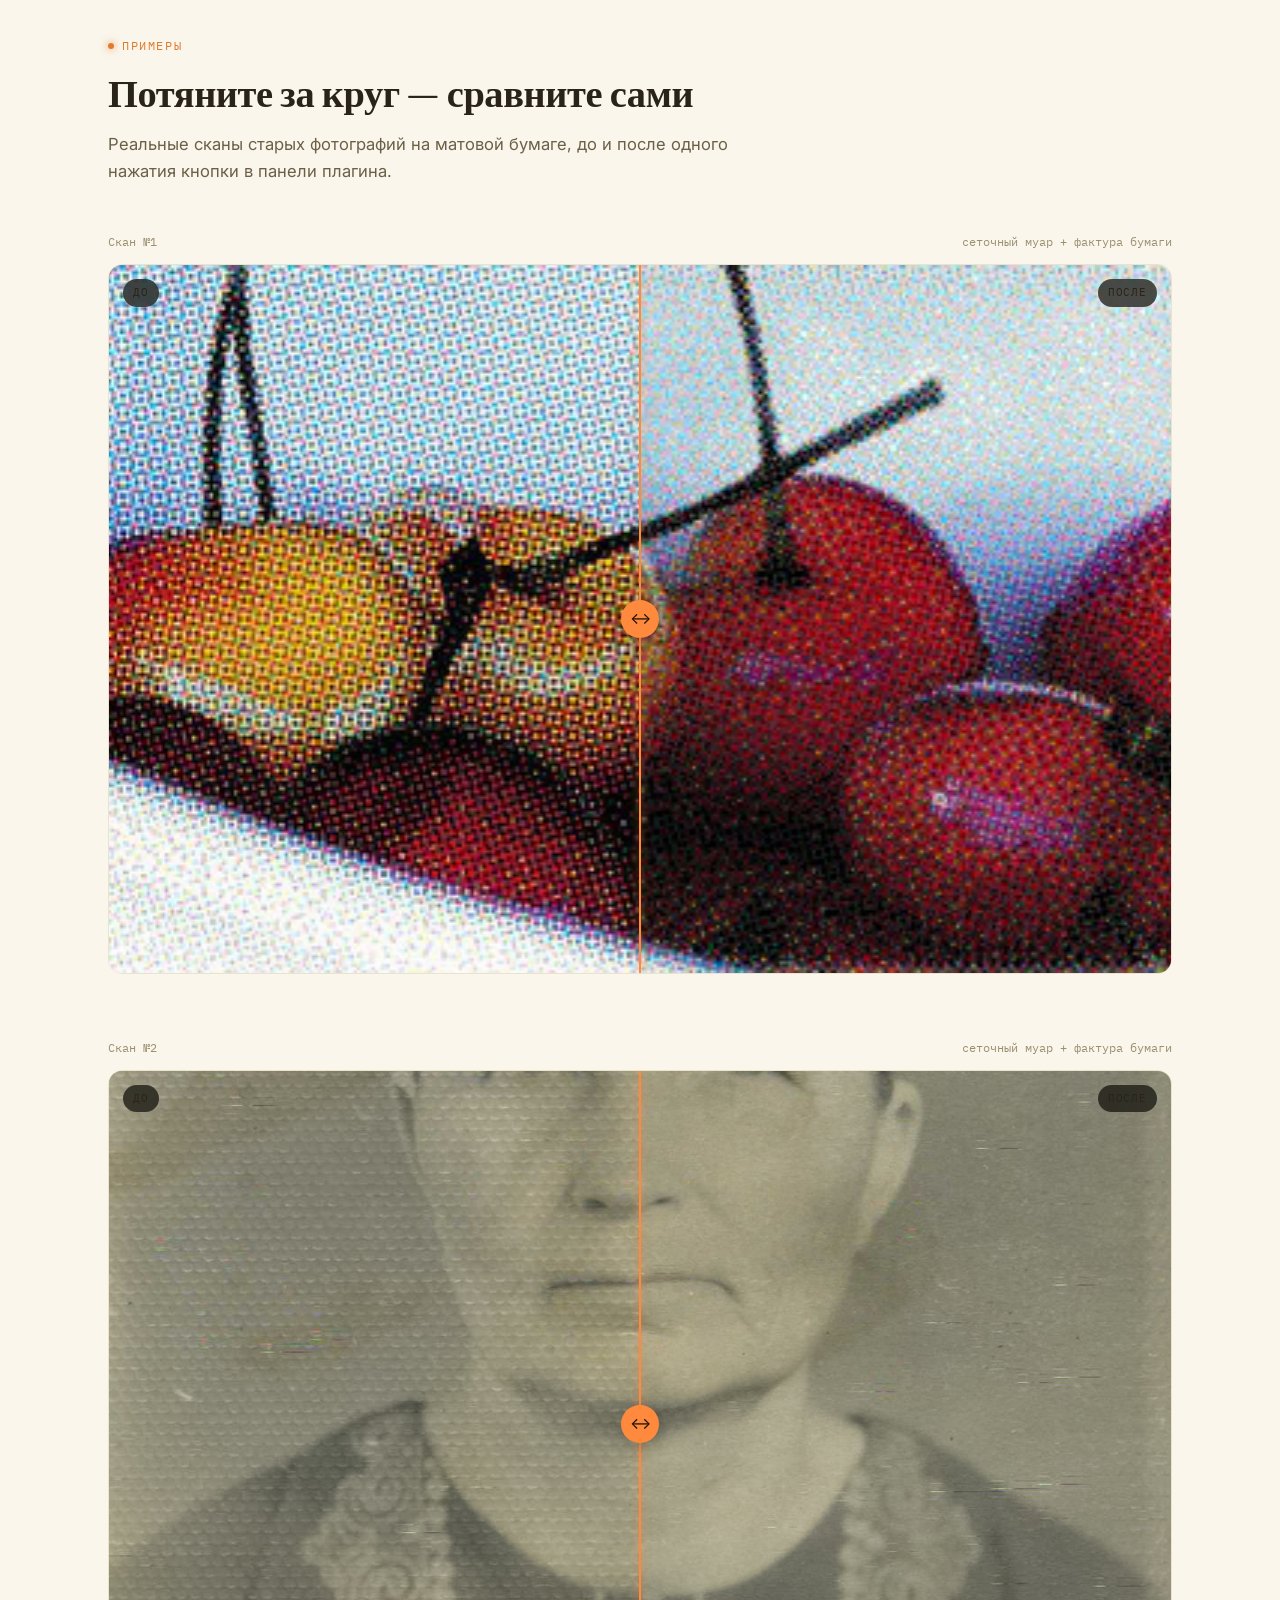
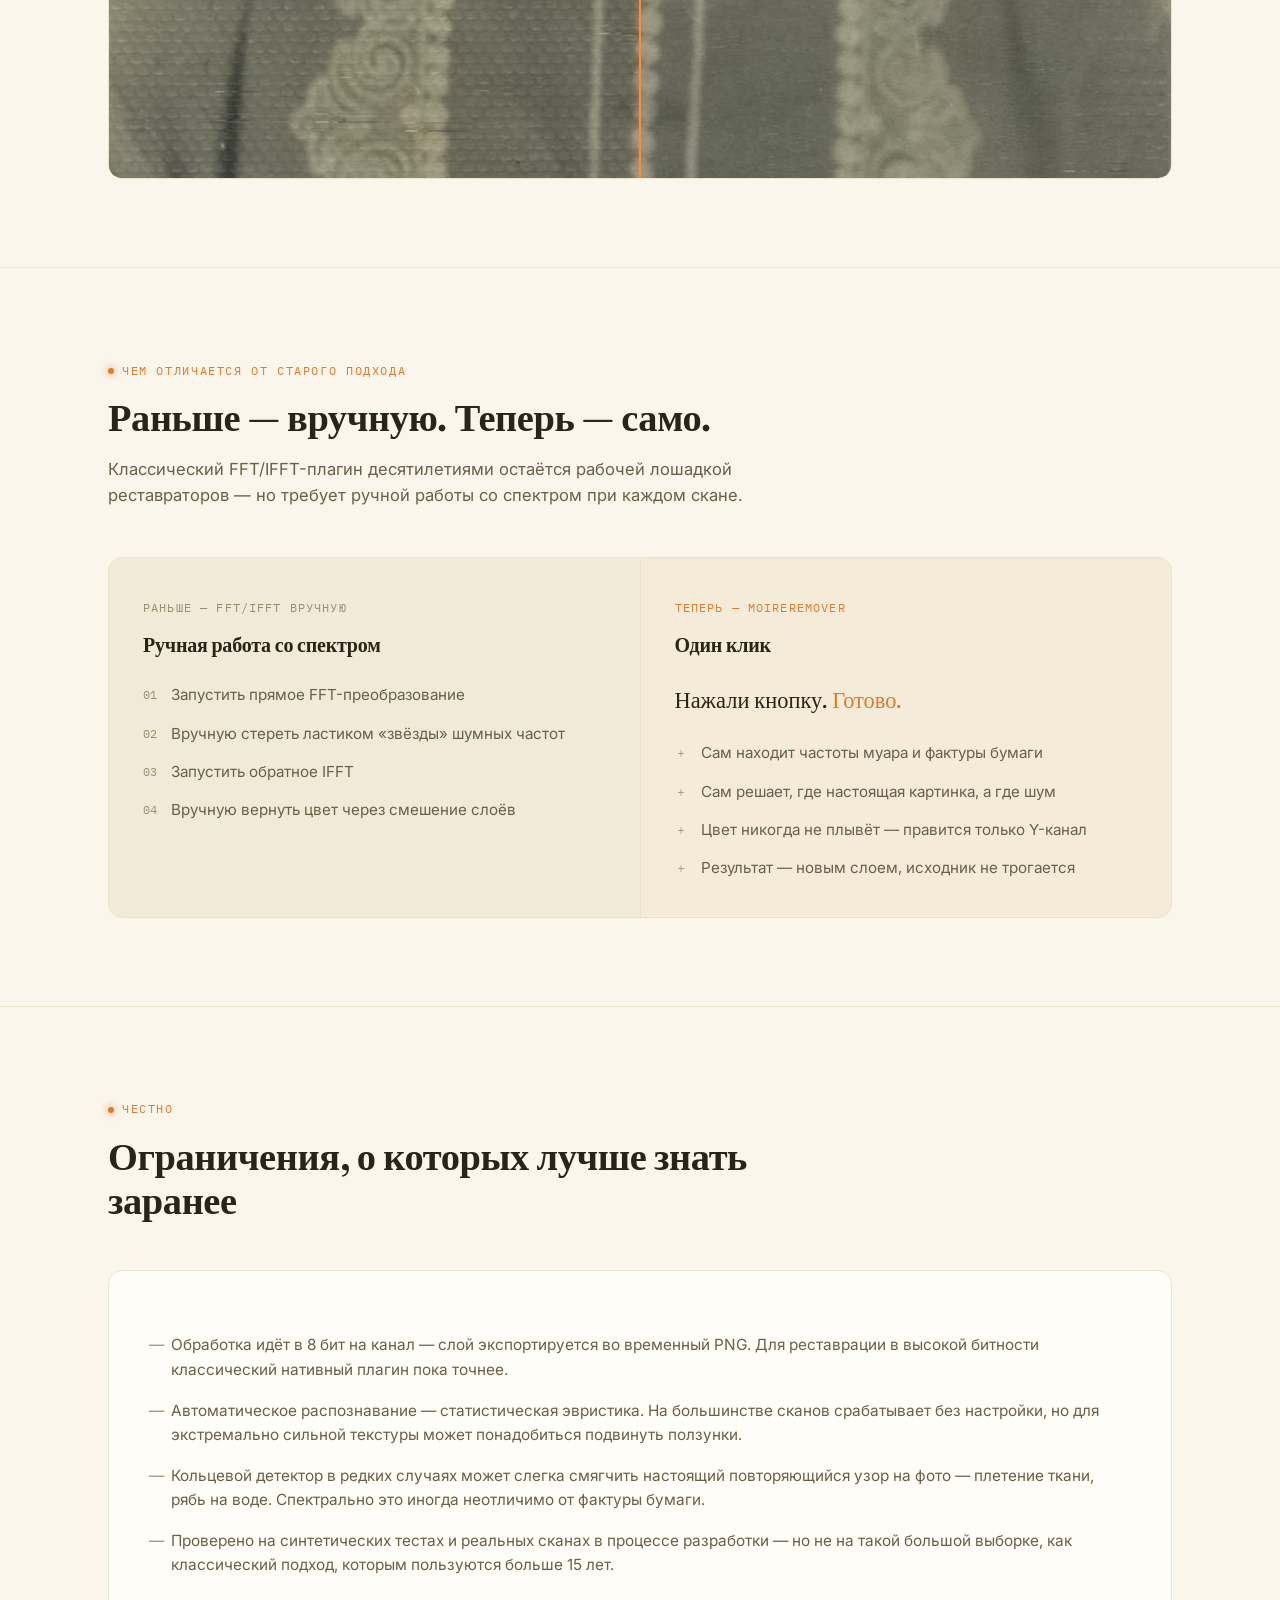
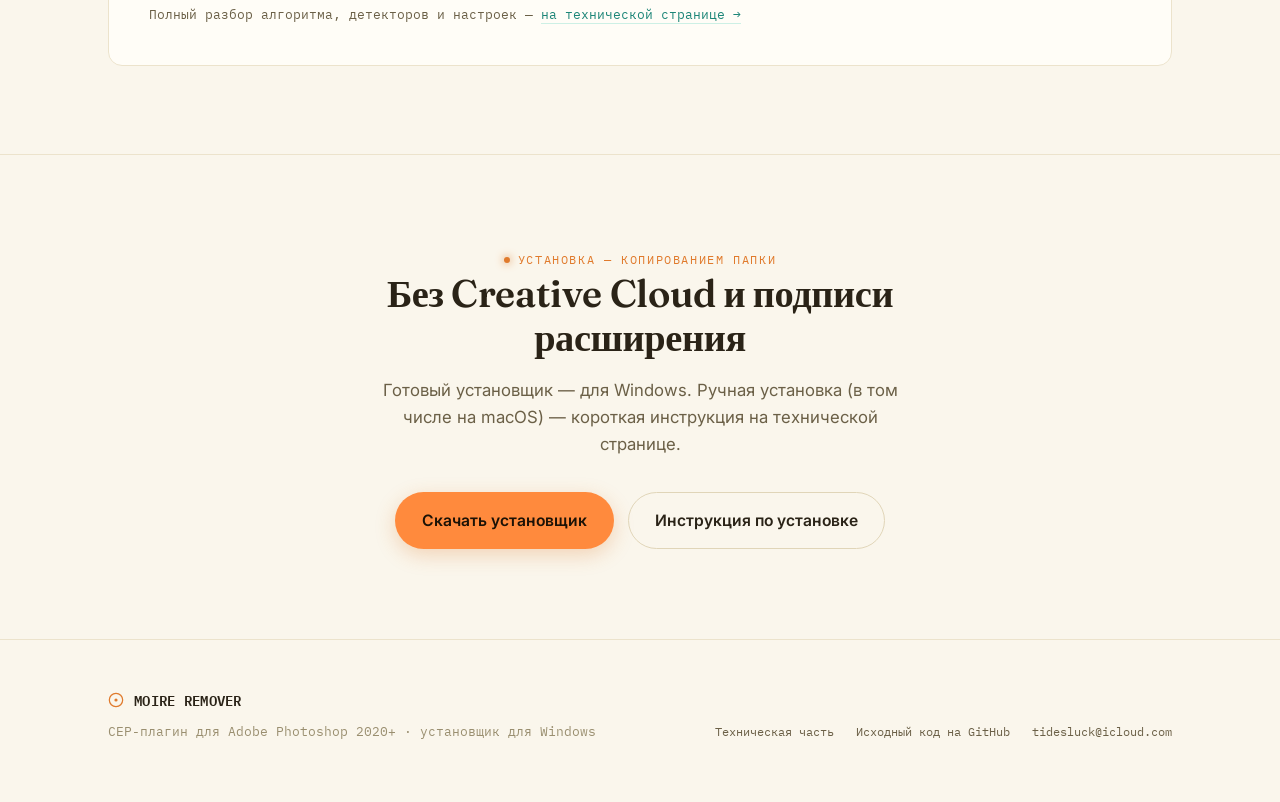
==== commit 43cd4f0c: "Add files via upload" ====
--- a/index.html
+++ b/index.html
@@ -54,7 +54,7 @@
       <div class="badge-strip">
         <span>Photoshop 2020 и новее</span>
         <span>Лицензия и пиратка — без разницы</span>
-        <span>Windows и macOS</span>
+        <span>Установщик — Windows, вручную — и на Mac</span>
         <span>Полностью офлайн, без сети</span>
       </div>
     </div>
@@ -282,8 +282,8 @@
   <div class="wrap">
     <span class="eyebrow">Установка — копированием папки</span>
     <h2 class="reveal">Без Creative Cloud и подписи расширения</h2>
-    <p class="reveal">Windows — готовый установщик. macOS и ручная установка на
-      Windows — короткая инструкция на технической странице.</p>
+    <p class="reveal">Готовый установщик — для Windows. Ручная установка
+      (в том числе на macOS) — короткая инструкция на технической странице.</p>
     <div class="btn-row reveal">
       <a class="btn btn-primary" data-download href="#" download>Скачать установщик</a>
       <a class="btn btn-ghost" href="tech.html#install">Инструкция по установке</a>
@@ -298,7 +298,7 @@
         <svg width="16" height="16" viewBox="0 0 18 18"><circle cx="9" cy="9" r="7.5" fill="none" stroke="var(--amber)" stroke-width="1.4"/><circle cx="9" cy="9" r="1.8" fill="var(--amber)"/></svg>
         MOIRE&nbsp;REMOVER
       </div>
-      <p class="footer-mark">CEP-плагин для Adobe Photoshop 2020+ · Windows и macOS</p>
+      <p class="footer-mark">CEP-плагин для Adobe Photoshop 2020+ · установщик для Windows</p>
     </div>
     <ul class="footer-links">
       <li><a href="tech.html">Техническая часть</a></li>
--- a/style.css
+++ b/style.css
@@ -2,20 +2,21 @@
    MoireRemover — design tokens
    ============================================================ */
 :root{
-  --bg:        #13110c;
-  --bg-soft:   #191510;
-  --card:      #201a12;
-  --card-2:    #241d13;
-  --line:      #382f1e;
-  --line-soft: #2a2417;
-
-  --ink:       #f2e9d8;
-  --ink-dim:   #b8ab90;
-  --ink-faint: #8a7d64;
-
-  --amber:     #ff8a3d;
+  --bg:        #faf6ec;
+  --bg-soft:   #f1ead9;
+  --card:      #fffdf7;
+  --card-2:    #f4ecd8;
+  --line:      #e0d5b8;
+  --line-soft: #ece3cc;
+
+  --ink:       #2a2317;
+  --ink-dim:   #6b6047;
+  --ink-faint: #9a8f70;
+
+  --amber:     #e07a2c;
   --amber-dim: #c96a2c;
-  --cyan:      #6fd6c4;
+  --amber-bg:  #ff8a3d;
+  --cyan:      #1c8577;
 
   --serif:  "Fraunces", "Georgia", serif;
   --sans:   "Inter", -apple-system, "Segoe UI", sans-serif;
@@ -59,9 +60,9 @@
   inset: 0;
   pointer-events: none;
   z-index: 0;
-  background-image: radial-gradient(rgba(242,233,216,0.05) 1px, transparent 1px);
+  background-image: radial-gradient(rgba(42,35,23,0.045) 1px, transparent 1px);
   background-size: 4px 4px;
-  mix-blend-mode: overlay;
+  mix-blend-mode: multiply;
 }
 
 img{ max-width: 100%; display: block; }
@@ -111,7 +112,7 @@
 /* ---------- nav ---------- */
 .nav{
   position: sticky; top: 0; z-index: 40;
-  background: rgba(19,17,12,0.82);
+  background: rgba(250,246,236,0.86);
   backdrop-filter: blur(10px);
   border-bottom: 1px solid var(--line-soft);
 }
@@ -146,7 +147,7 @@
   transition: background .2s, color .2s;
   white-space: nowrap;
 }
-.nav-cta:hover, .nav-cta:focus-visible{ background: var(--amber); color: #14110b !important; }
+.nav-cta:hover, .nav-cta:focus-visible{ background: var(--amber-bg); color: #1c1206 !important; border-color: var(--amber-bg); }
 
 /* ---------- buttons ---------- */
 .btn{
@@ -163,10 +164,11 @@
 }
 .btn:active{ transform: translateY(1px); }
 .btn-primary{
-  background: var(--amber);
-  color: #17110a;
-}
-.btn-primary:hover, .btn-primary:focus-visible{ background: #ffa561; }
+  background: var(--amber-bg);
+  color: #1c1206;
+  box-shadow: 0 6px 20px rgba(224,122,44,0.28);
+}
+.btn-primary:hover, .btn-primary:focus-visible{ background: #ff9a52; }
 .btn-primary svg{ flex: none; }
 .btn-ghost{
   background: transparent;
@@ -349,8 +351,8 @@
   content: "";
   position: absolute; top: 0; bottom: 0; left: -1px;
   width: 2px;
-  background: var(--amber);
-  box-shadow: 0 0 12px rgba(255,138,61,0.6);
+  background: var(--amber-bg);
+  box-shadow: 0 0 10px rgba(255,138,61,0.7);
 }
 .compare-handle::after{
   content: "↔";
@@ -358,11 +360,11 @@
   transform: translate(-50%, -50%);
   width: 38px; height: 38px;
   border-radius: 50%;
-  background: var(--amber);
-  color: #17110a;
+  background: var(--amber-bg);
+  color: #1c1206;
   display: flex; align-items: center; justify-content: center;
   font-size: 1rem;
-  box-shadow: 0 4px 18px rgba(0,0,0,0.4);
+  box-shadow: 0 4px 16px rgba(42,35,23,0.28);
 }
 .compare-range{
   position: absolute; inset: 0;
@@ -600,4 +602,30 @@
   section{ padding: 64px 0; }
   .flow-step{ grid-template-columns: 44px 1fr; padding: 20px; }
   .limits{ padding: 30px 24px; }
-}
+  .spectrum{ max-width: 320px; }
+}
+
+@media (max-width: 560px){
+  .wrap{ padding: 0 18px; }
+  .hero{ padding-top: 40px; padding-bottom: 24px; }
+  .hero-grid{ gap: 32px; }
+  section{ padding: 52px 0; }
+  .nav .wrap{ padding-top: 13px; padding-bottom: 13px; }
+  .nav-logo{ font-size: 0.78rem; }
+  .nav-cta{ padding: 8px 12px; font-size: 0.7rem; }
+  .btn{ width: 100%; justify-content: center; padding: 14px 20px; }
+  .btn-row{ flex-direction: column; align-items: stretch; }
+  .cta-band .btn-row{ align-items: stretch; }
+  .spectrum{ max-width: 240px; }
+  .spectrum-caption{ font-size: 0.6rem; white-space: normal; text-align: center; width: 90%; }
+  .cap-card{ padding: 24px 20px; }
+  .split-col{ padding: 28px 22px; }
+  .compare{ aspect-ratio: 4 / 5; }
+  .compare-tag{ font-size: 0.6rem; padding: 4px 8px; }
+  .compare-handle::after{ width: 32px; height: 32px; font-size: 0.85rem; }
+  table.spec-table{ display: block; overflow-x: auto; white-space: nowrap; }
+  .flow-step{ grid-template-columns: 36px 1fr; gap: 14px; padding: 16px; }
+  .tree{ font-size: 0.72rem; padding: 18px; }
+  .footer-grid{ flex-direction: column; align-items: flex-start; }
+  .cta-band{ padding: 60px 0; }
+}
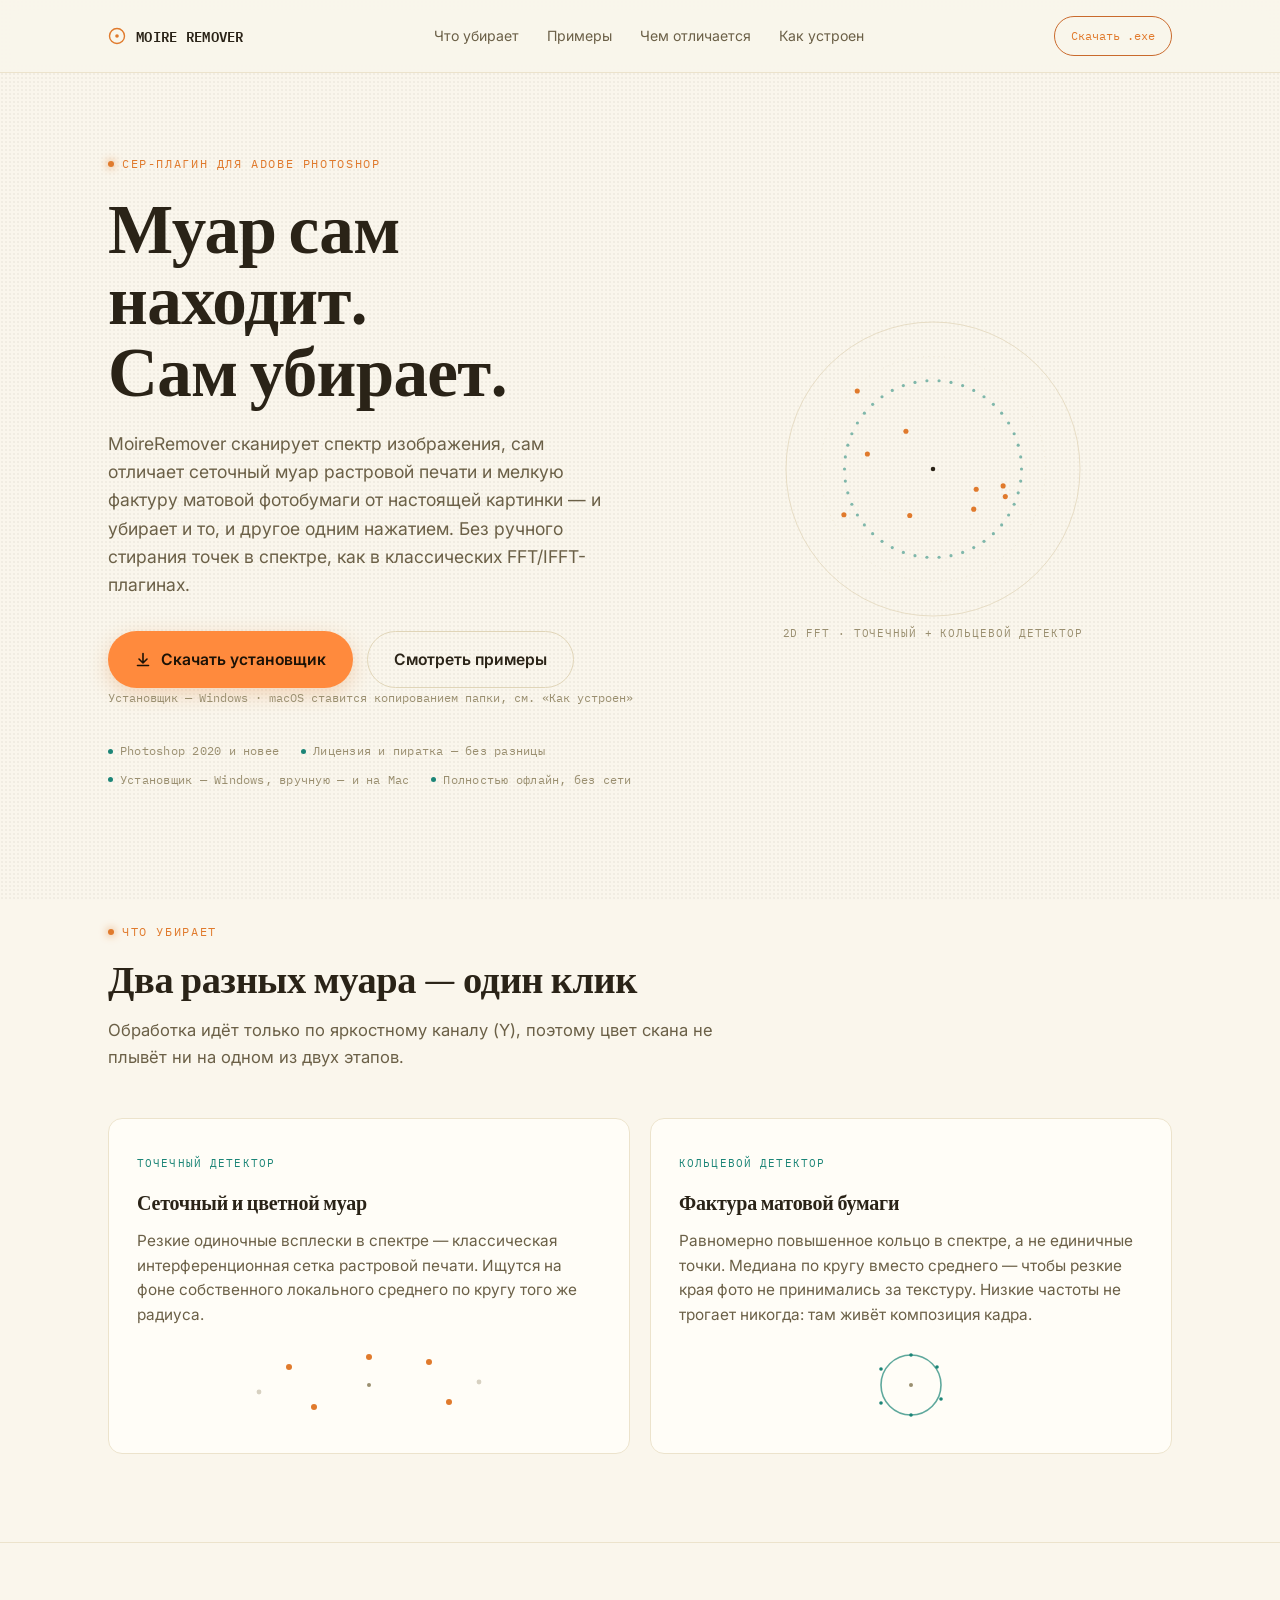
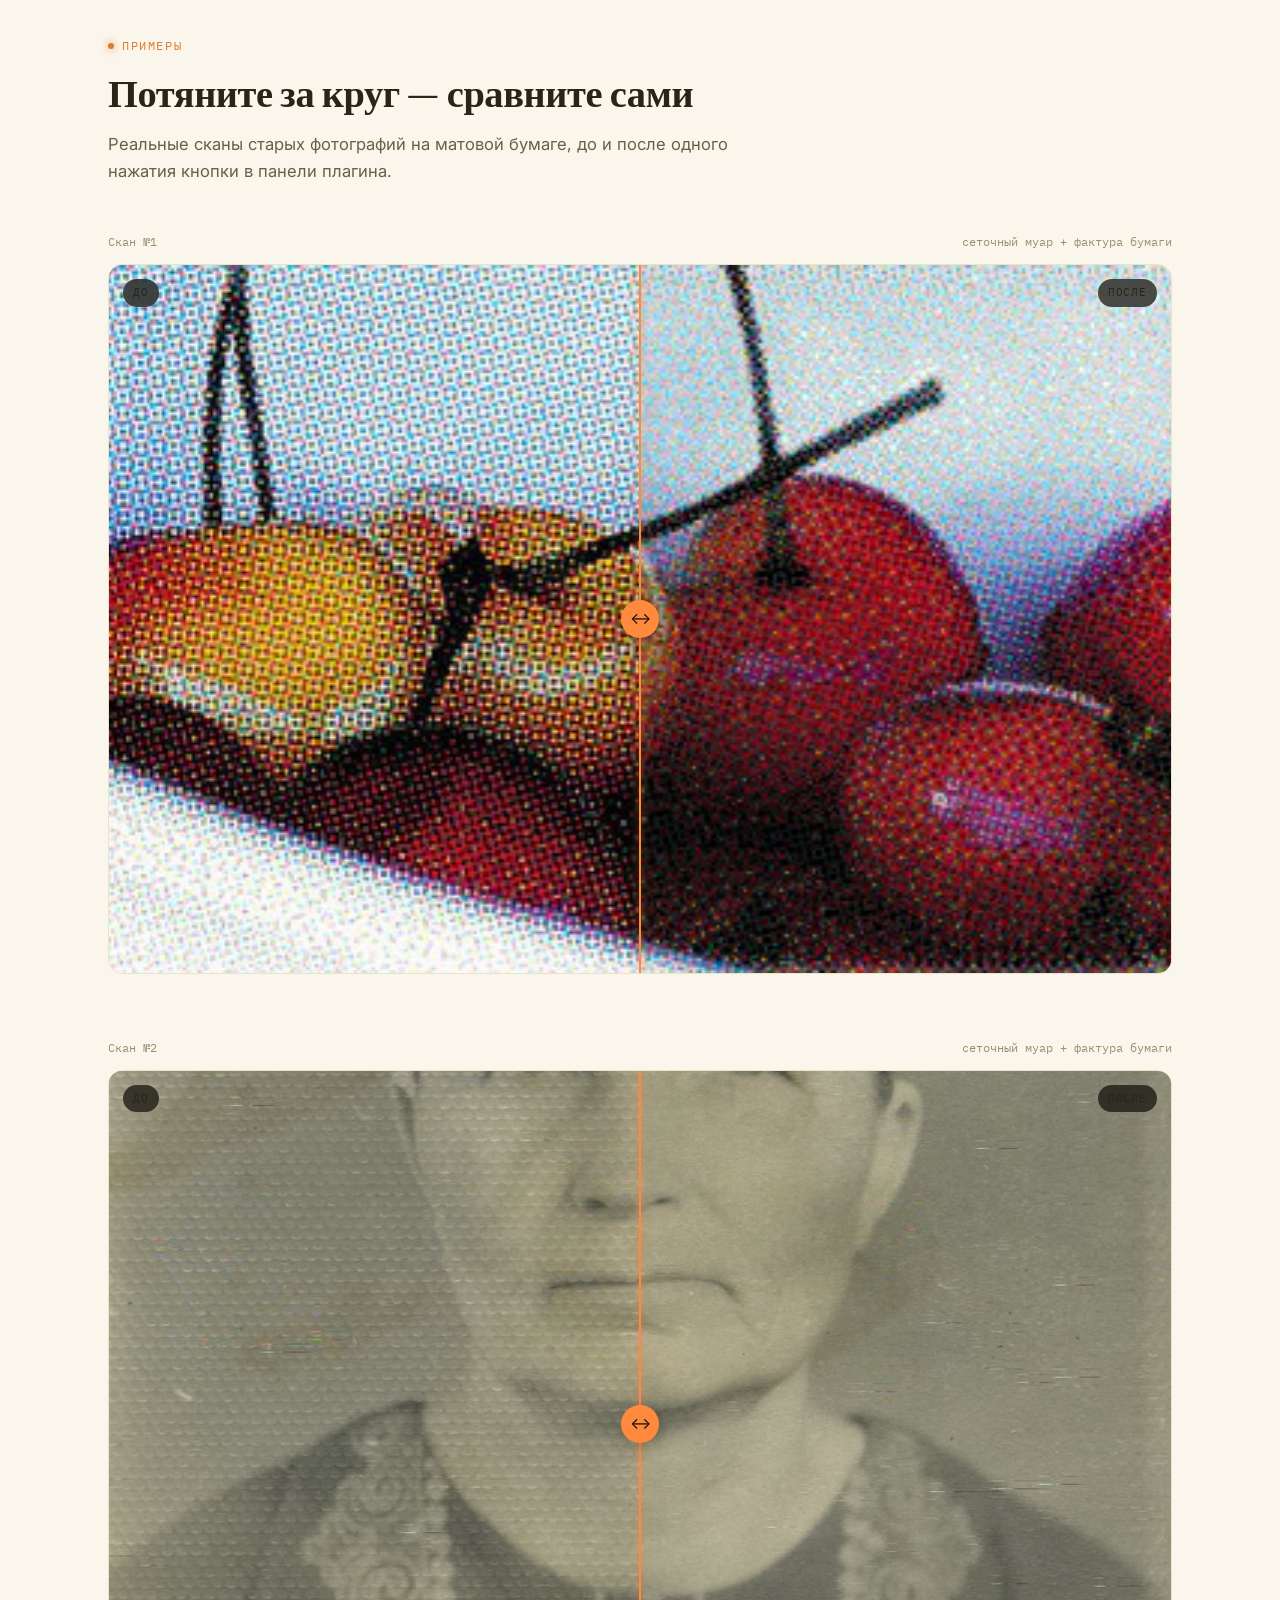
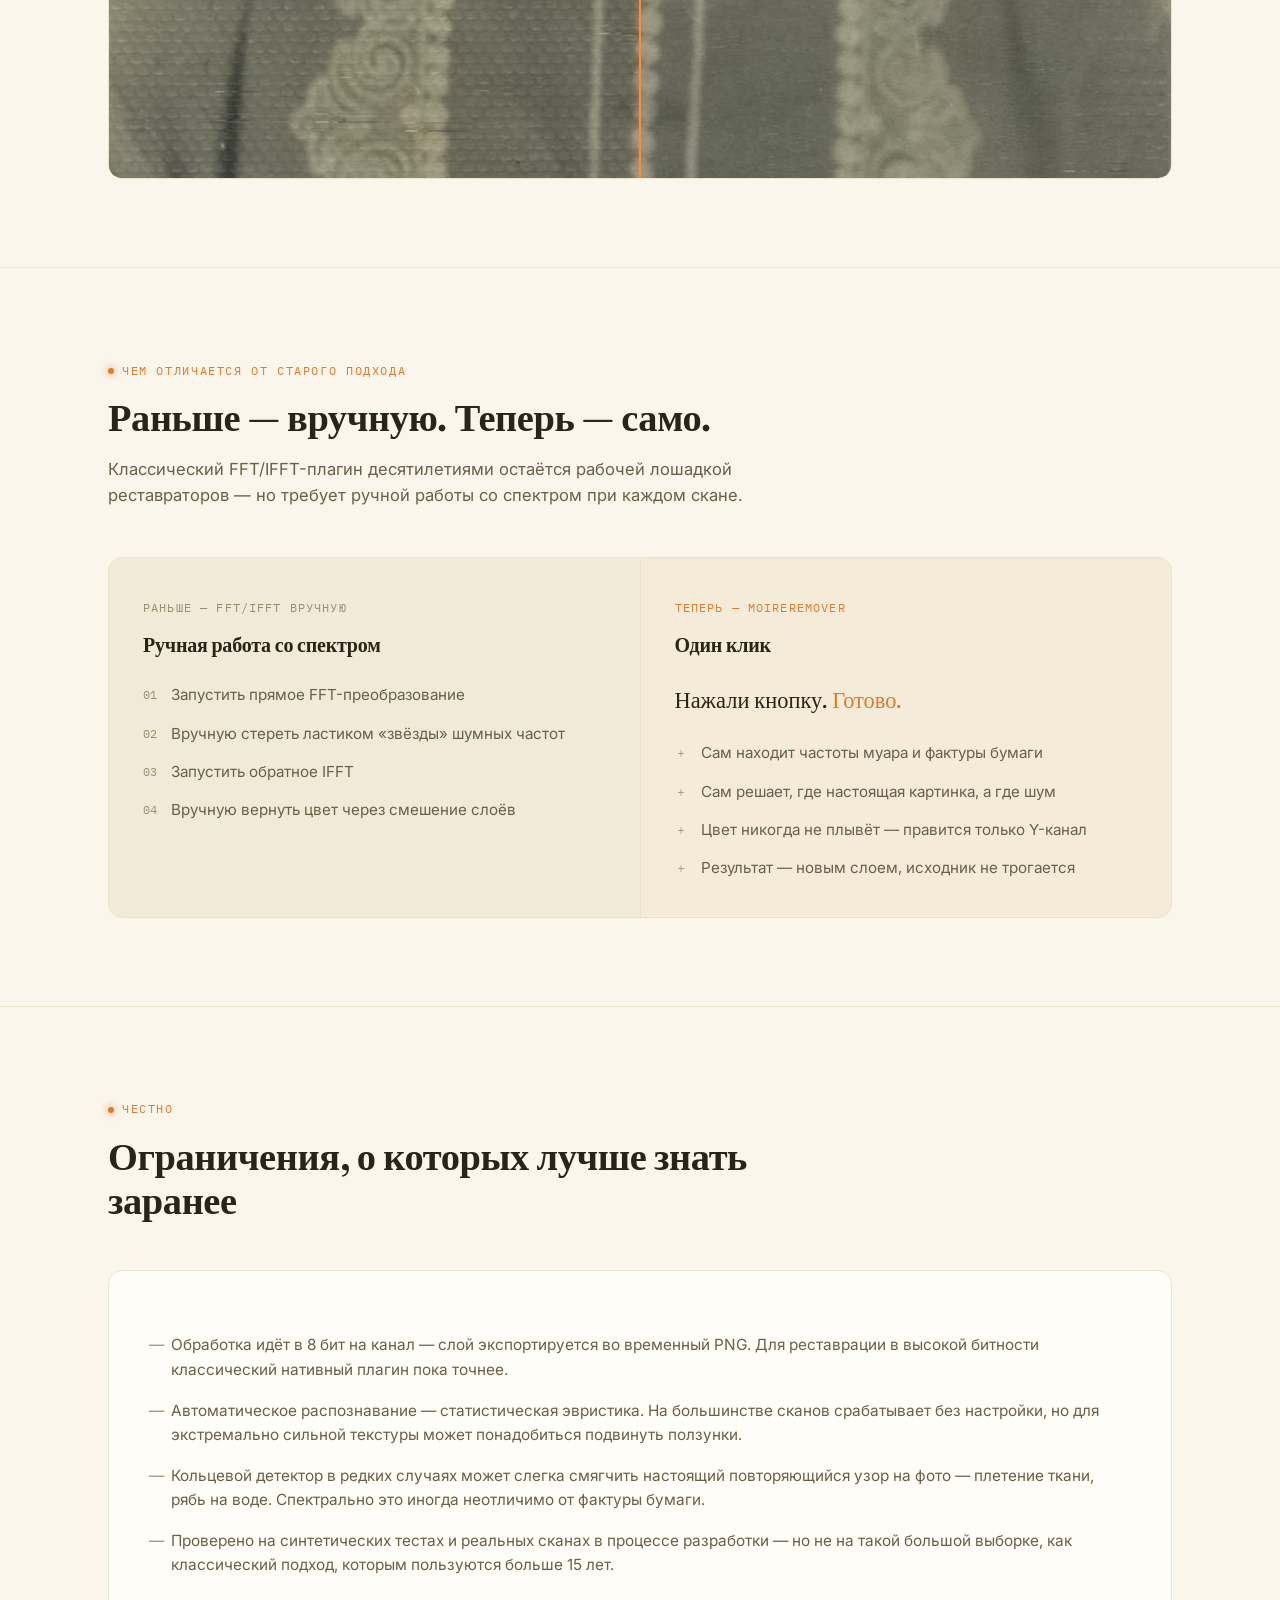
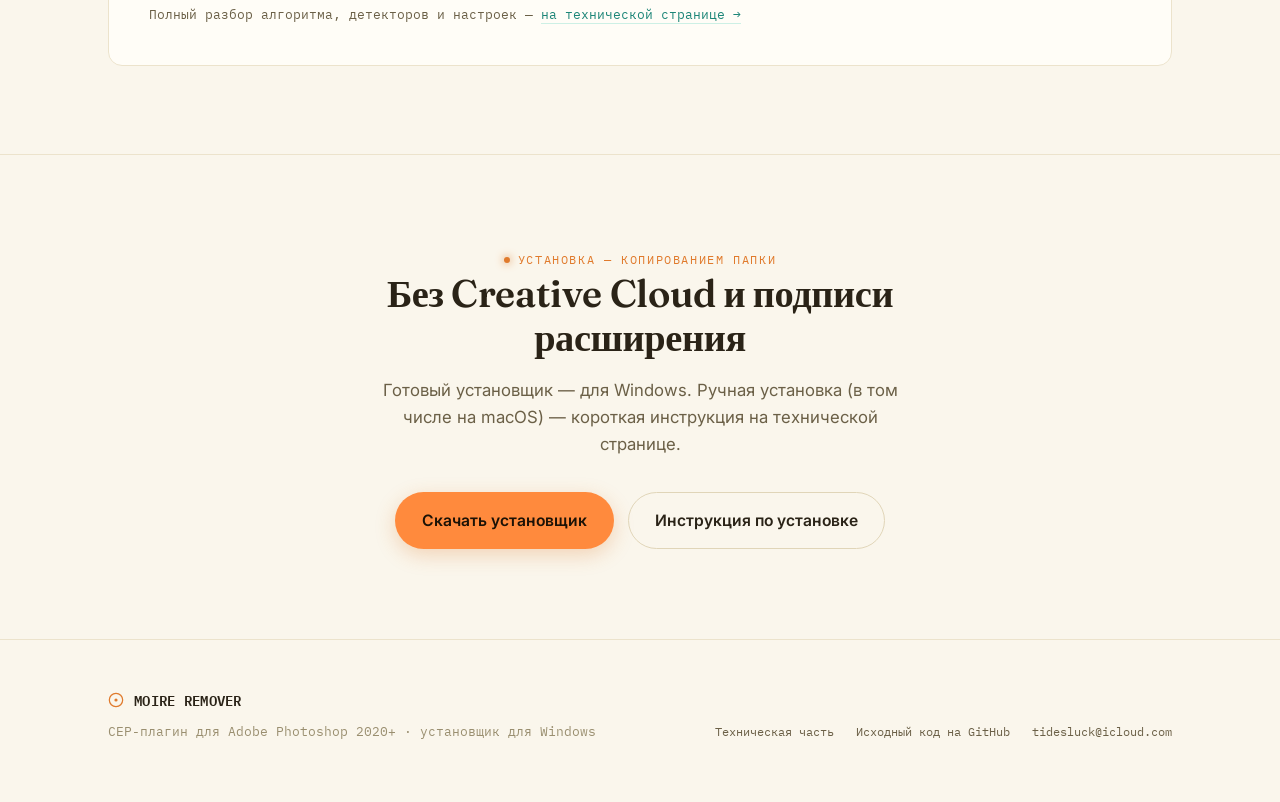
==== commit e9e435db: "Update index.html" ====
--- a/index.html
+++ b/index.html
@@ -1,6 +1,7 @@
 <!DOCTYPE html>
 <html lang="ru">
 <head>
+<meta name="google-site-verification" content="pNAXgAXlYu5qDllqDVfK1qjOPmd6Jwfdh2osPGioV2M" />
 <meta charset="UTF-8">
 <meta name="viewport" content="width=device-width, initial-scale=1.0">
 <title>MoireRemover — автоматическое удаление муара в Photoshop</title>
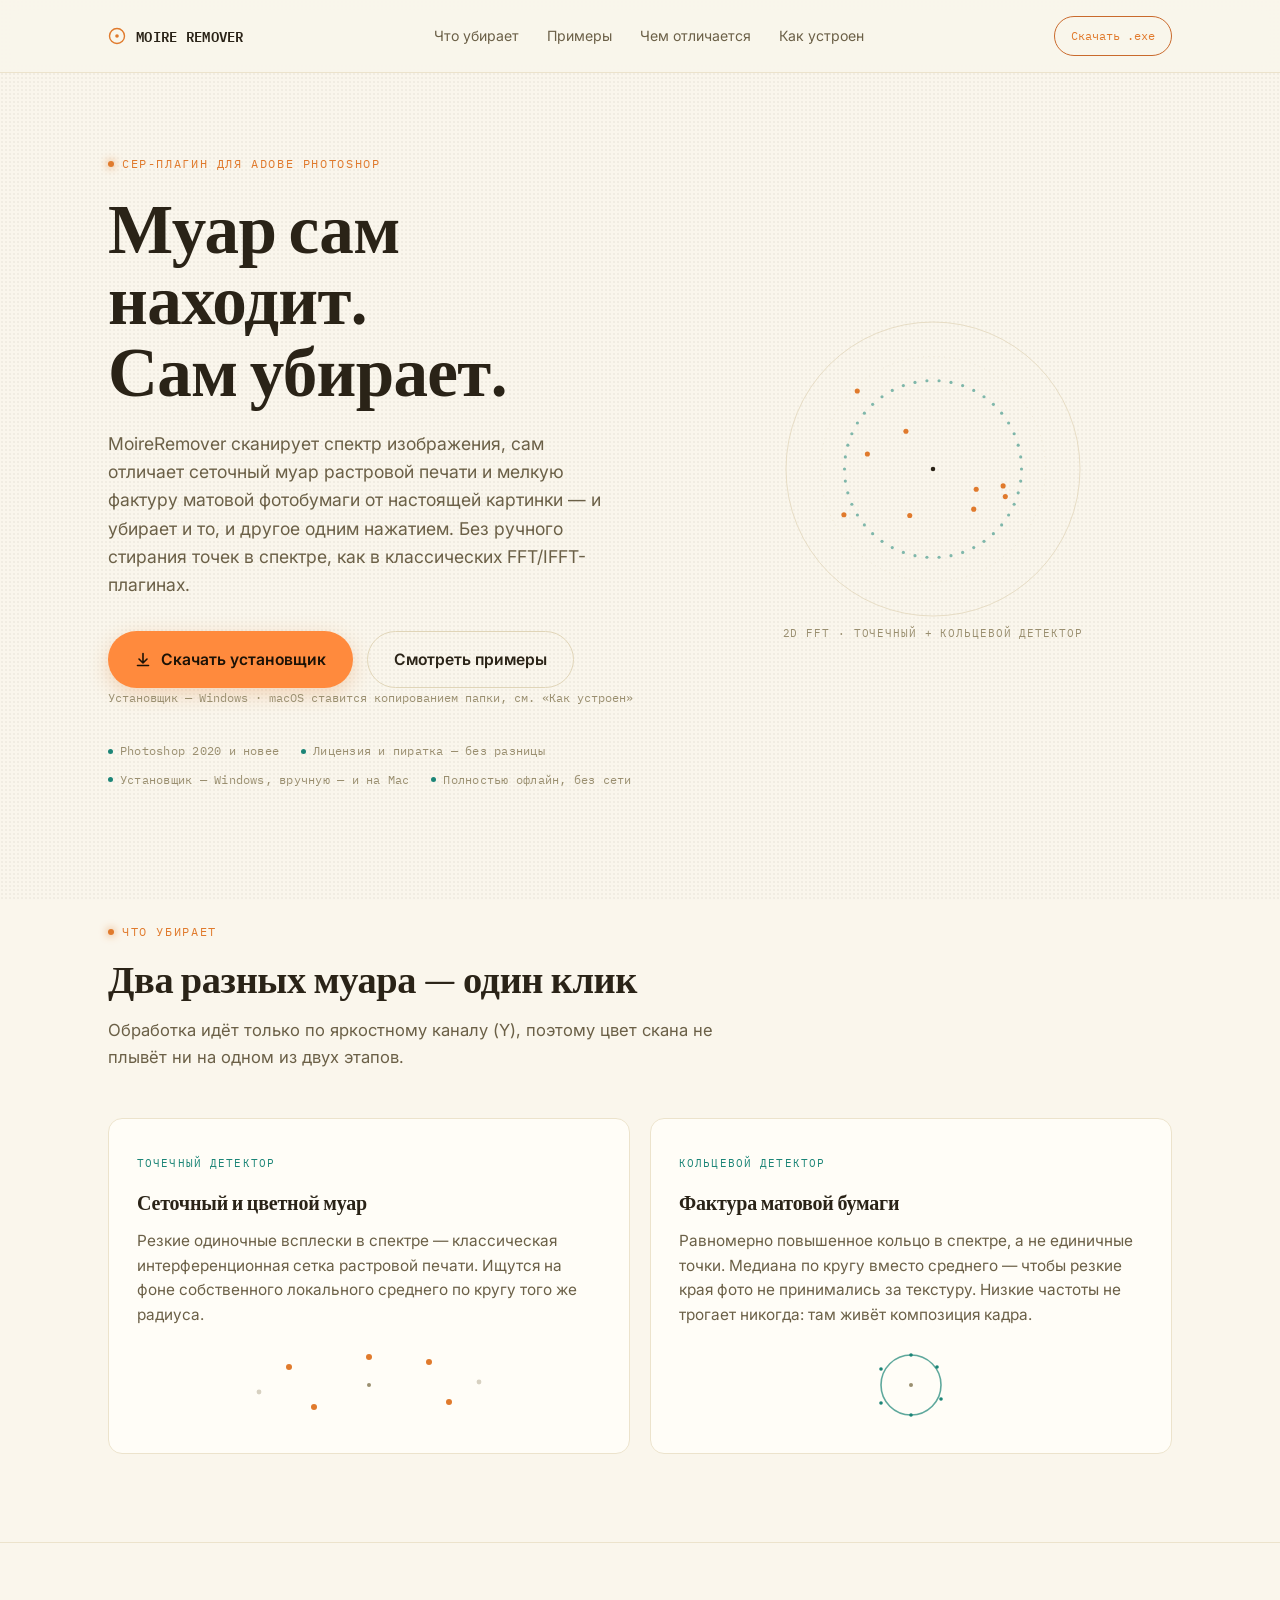
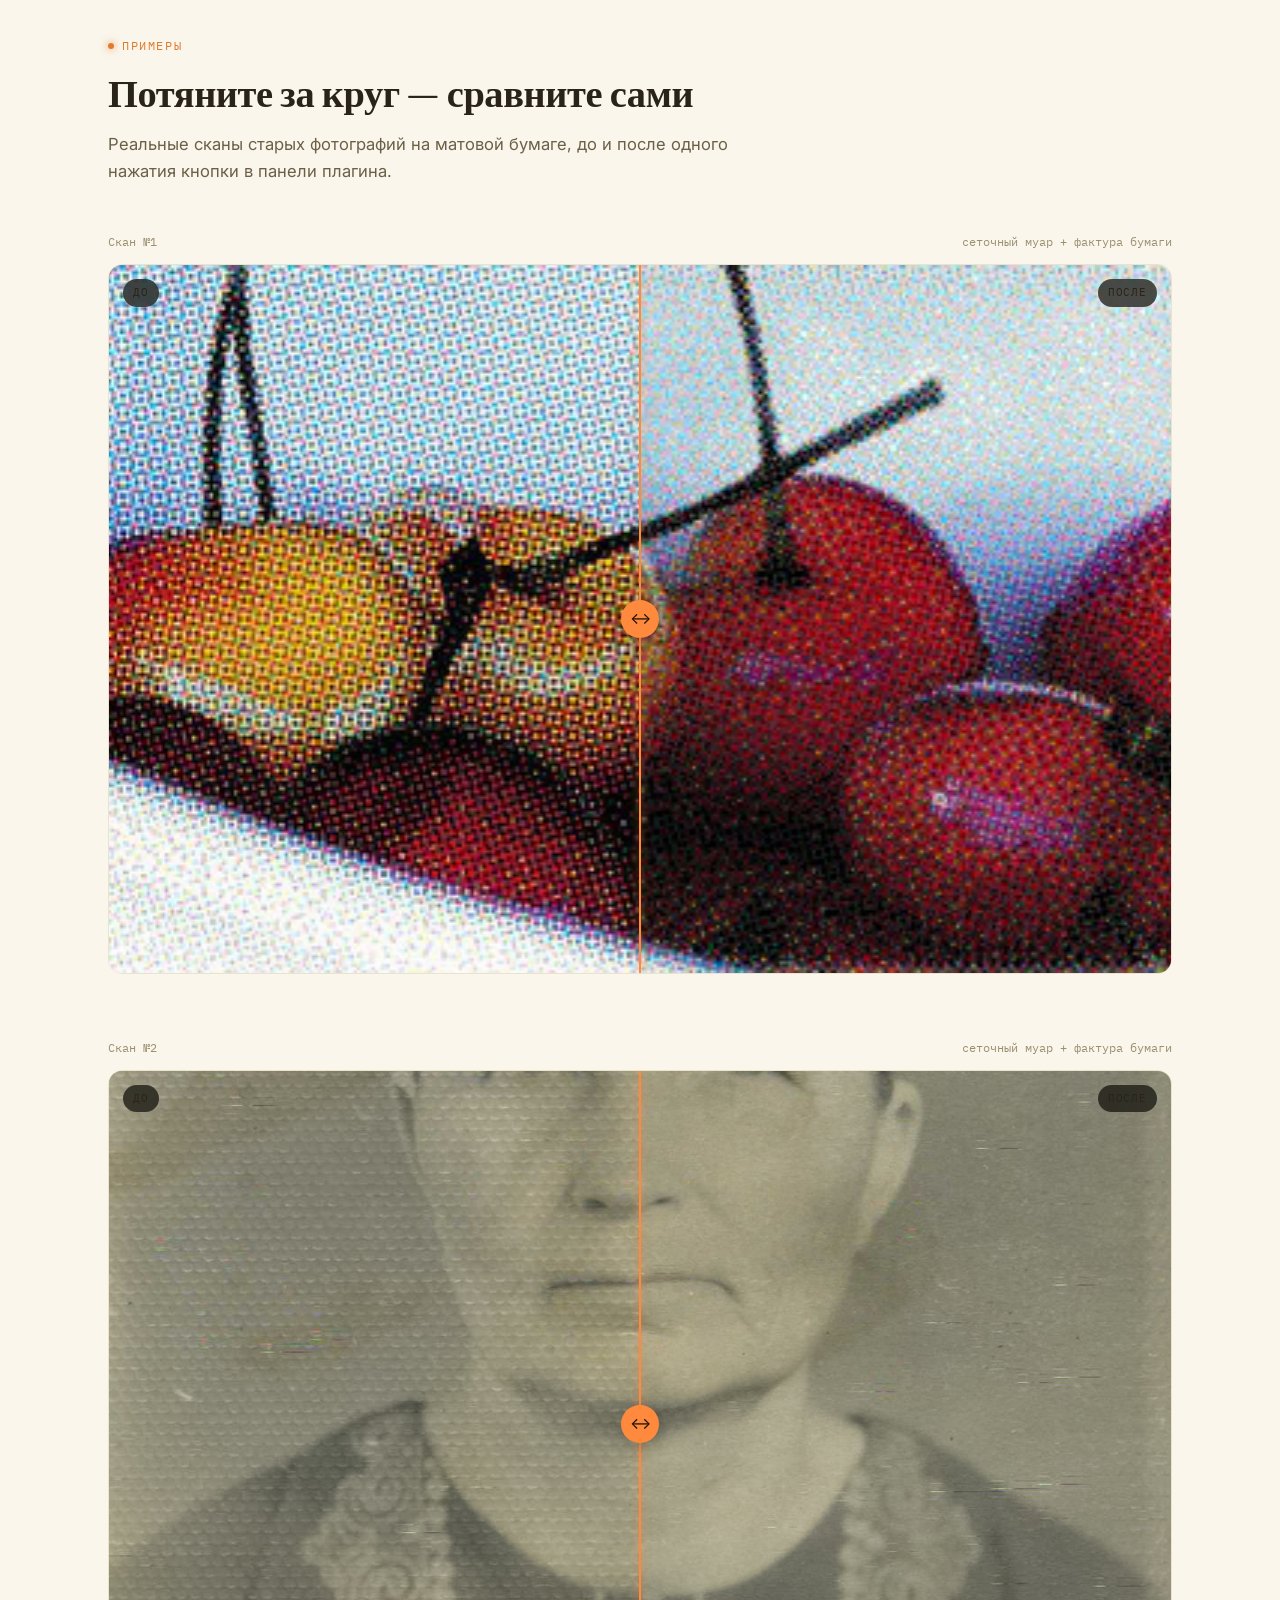
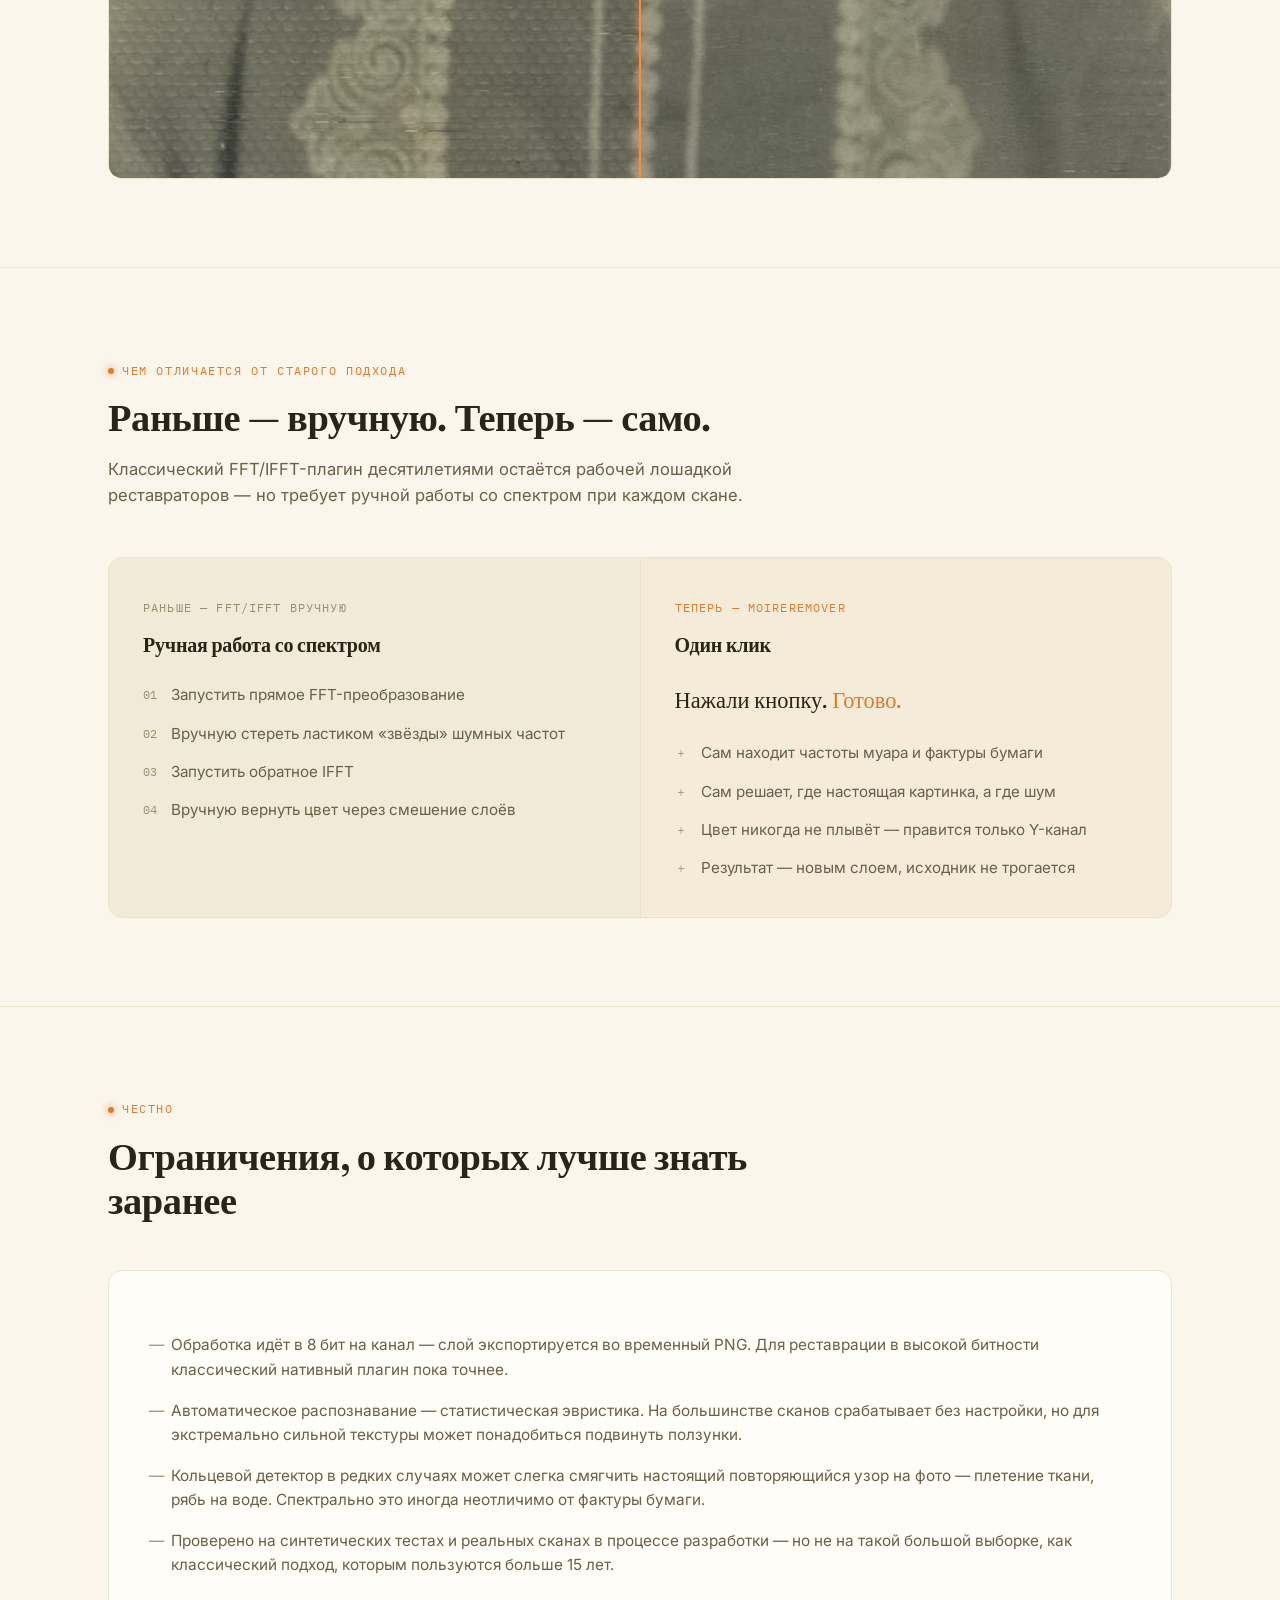
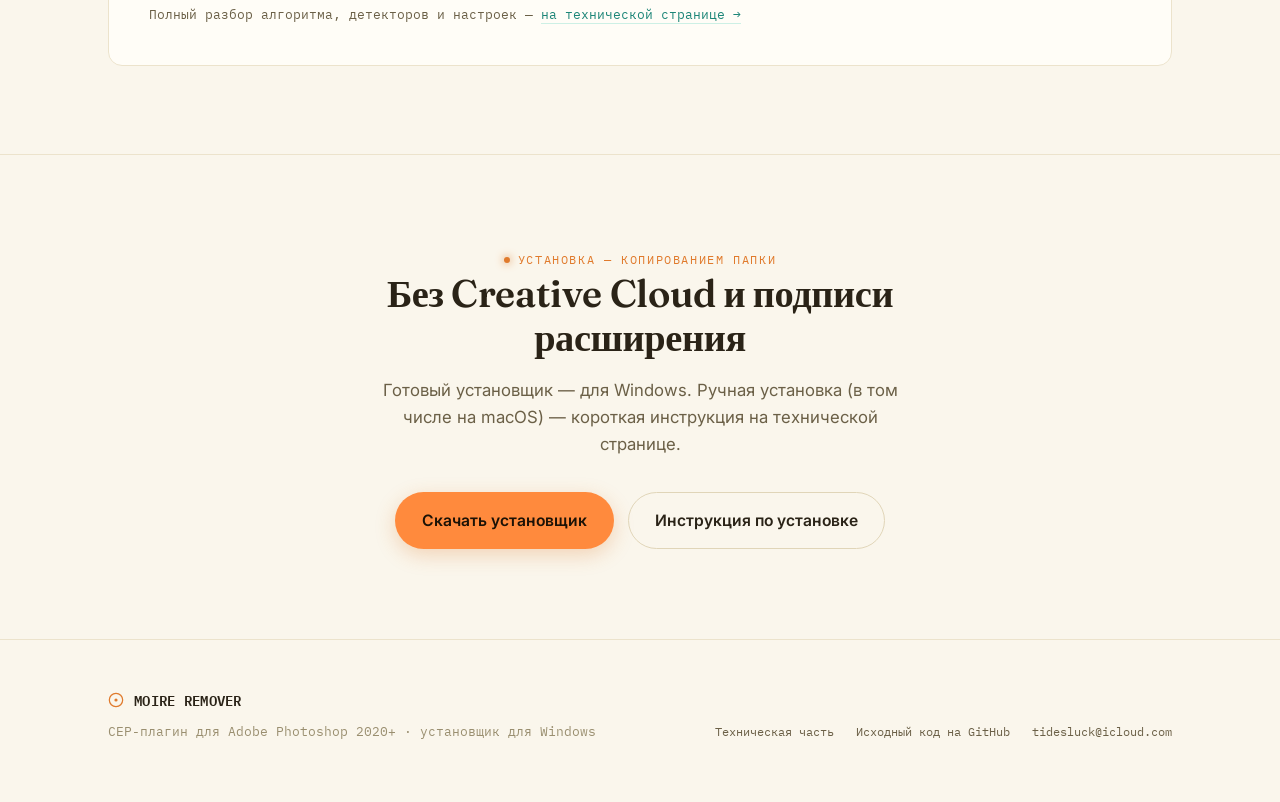
==== commit 2db8a71e: "Add files via upload" ====
--- a/index.html
+++ b/index.html
@@ -1,15 +1,61 @@
 <!DOCTYPE html>
 <html lang="ru">
 <head>
-<meta name="google-site-verification" content="pNAXgAXlYu5qDllqDVfK1qjOPmd6Jwfdh2osPGioV2M" />
 <meta charset="UTF-8">
 <meta name="viewport" content="width=device-width, initial-scale=1.0">
 <title>MoireRemover — автоматическое удаление муара в Photoshop</title>
 <meta name="description" content="CEP-плагин для Adobe Photoshop, который одним нажатием убирает точечный муар растровой печати и фактуру матовой фотобумаги со сканов. Полностью автоматически.">
+<link rel="canonical" href="https://t1desluck.github.io/MoireRemover/">
+<meta name="theme-color" content="#faf6ec">
+<meta name="author" content="T1desLuck">
+<link rel="icon" type="image/svg+xml" href="favicon.svg">
+
+<!-- Open Graph -->
+<meta property="og:type" content="website">
+<meta property="og:locale" content="ru_RU">
+<meta property="og:url" content="https://t1desluck.github.io/MoireRemover/">
+<meta property="og:site_name" content="MoireRemover">
+<meta property="og:title" content="MoireRemover — автоматическое удаление муара в Photoshop">
+<meta property="og:description" content="CEP-плагин для Adobe Photoshop: одним нажатием убирает точечный муар растровой печати и фактуру матовой фотобумаги со сканов. Без ручной работы со спектром.">
+<meta property="og:image" content="https://t1desluck.github.io/MoireRemover/og-image.png">
+<meta property="og:image:width" content="1200">
+<meta property="og:image:height" content="630">
+
+<!-- Twitter Card -->
+<meta name="twitter:card" content="summary_large_image">
+<meta name="twitter:title" content="MoireRemover — автоматическое удаление муара в Photoshop">
+<meta name="twitter:description" content="CEP-плагин для Adobe Photoshop, который одним нажатием убирает муар и фактуру бумаги со сканов старых фотографий.">
+<meta name="twitter:image" content="https://t1desluck.github.io/MoireRemover/og-image.png">
+
 <link rel="preconnect" href="https://fonts.googleapis.com">
 <link rel="preconnect" href="https://fonts.gstatic.com" crossorigin>
 <link href="https://fonts.googleapis.com/css2?family=Fraunces:opsz,wght@9..144,380..620&family=Inter:wght@400;500;600;700&family=IBM+Plex+Mono:wght@400;500;600&display=swap" rel="stylesheet">
 <link rel="stylesheet" href="style.css">
+<script type="application/ld+json">
+{
+  "@context": "https://schema.org",
+  "@type": "SoftwareApplication",
+  "name": "MoireRemover",
+  "alternateName": "Moire Remover (Auto)",
+  "applicationCategory": "DesignApplication",
+  "applicationSubCategory": "Adobe Photoshop Plugin",
+  "operatingSystem": "Windows, macOS",
+  "description": "CEP-плагин для Adobe Photoshop, который автоматически убирает точечный муар растровой печати и фактуру матовой фотобумаги со сканов старых фотографий с помощью 2D FFT и адаптивных детекторов частот.",
+  "url": "https://t1desluck.github.io/MoireRemover/",
+  "downloadUrl": "https://raw.githubusercontent.com/T1desLuck/MoireRemover/main/MoireRemover_Setup.exe",
+  "softwareVersion": "1.0",
+  "image": "https://t1desluck.github.io/MoireRemover/og-image.png",
+  "offers": {
+    "@type": "Offer",
+    "price": "0",
+    "priceCurrency": "USD"
+  },
+  "author": {
+    "@type": "Person",
+    "name": "T1desLuck"
+  }
+}
+</script>
 </head>
 <body>
 
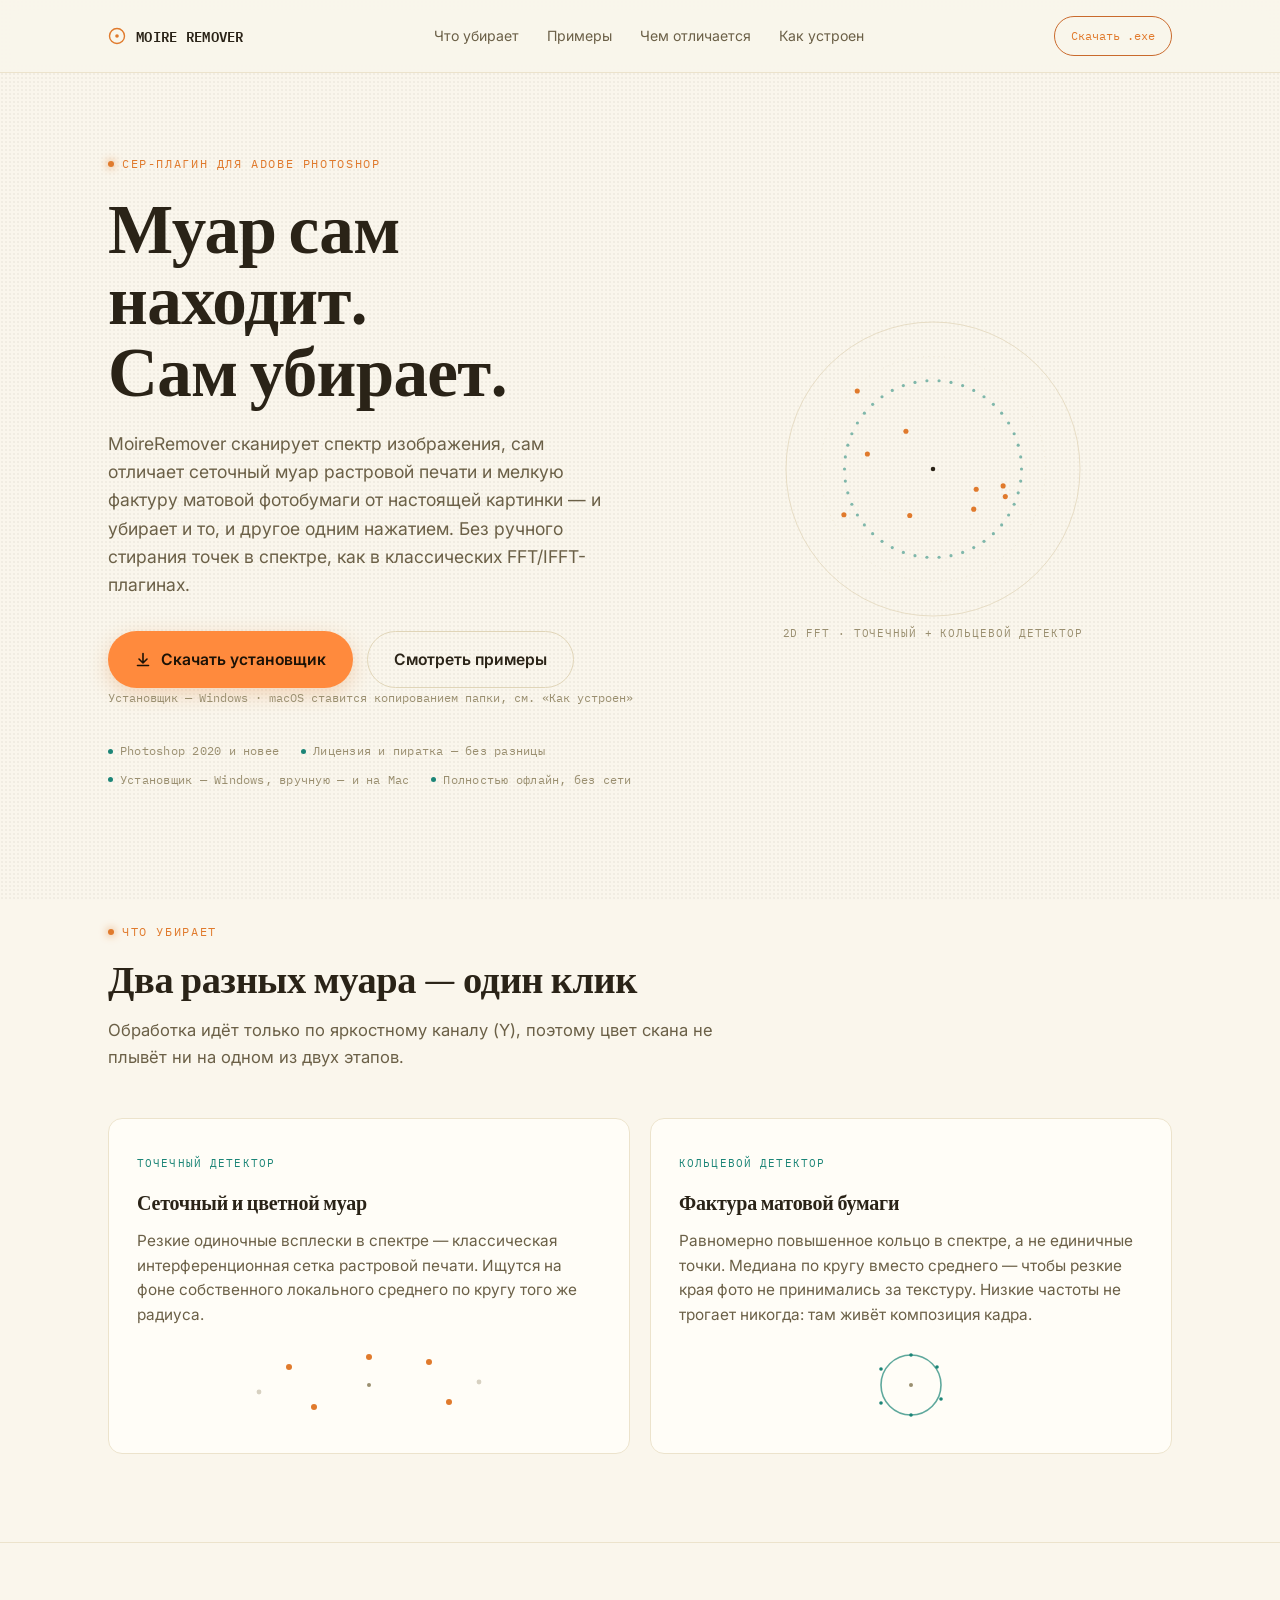
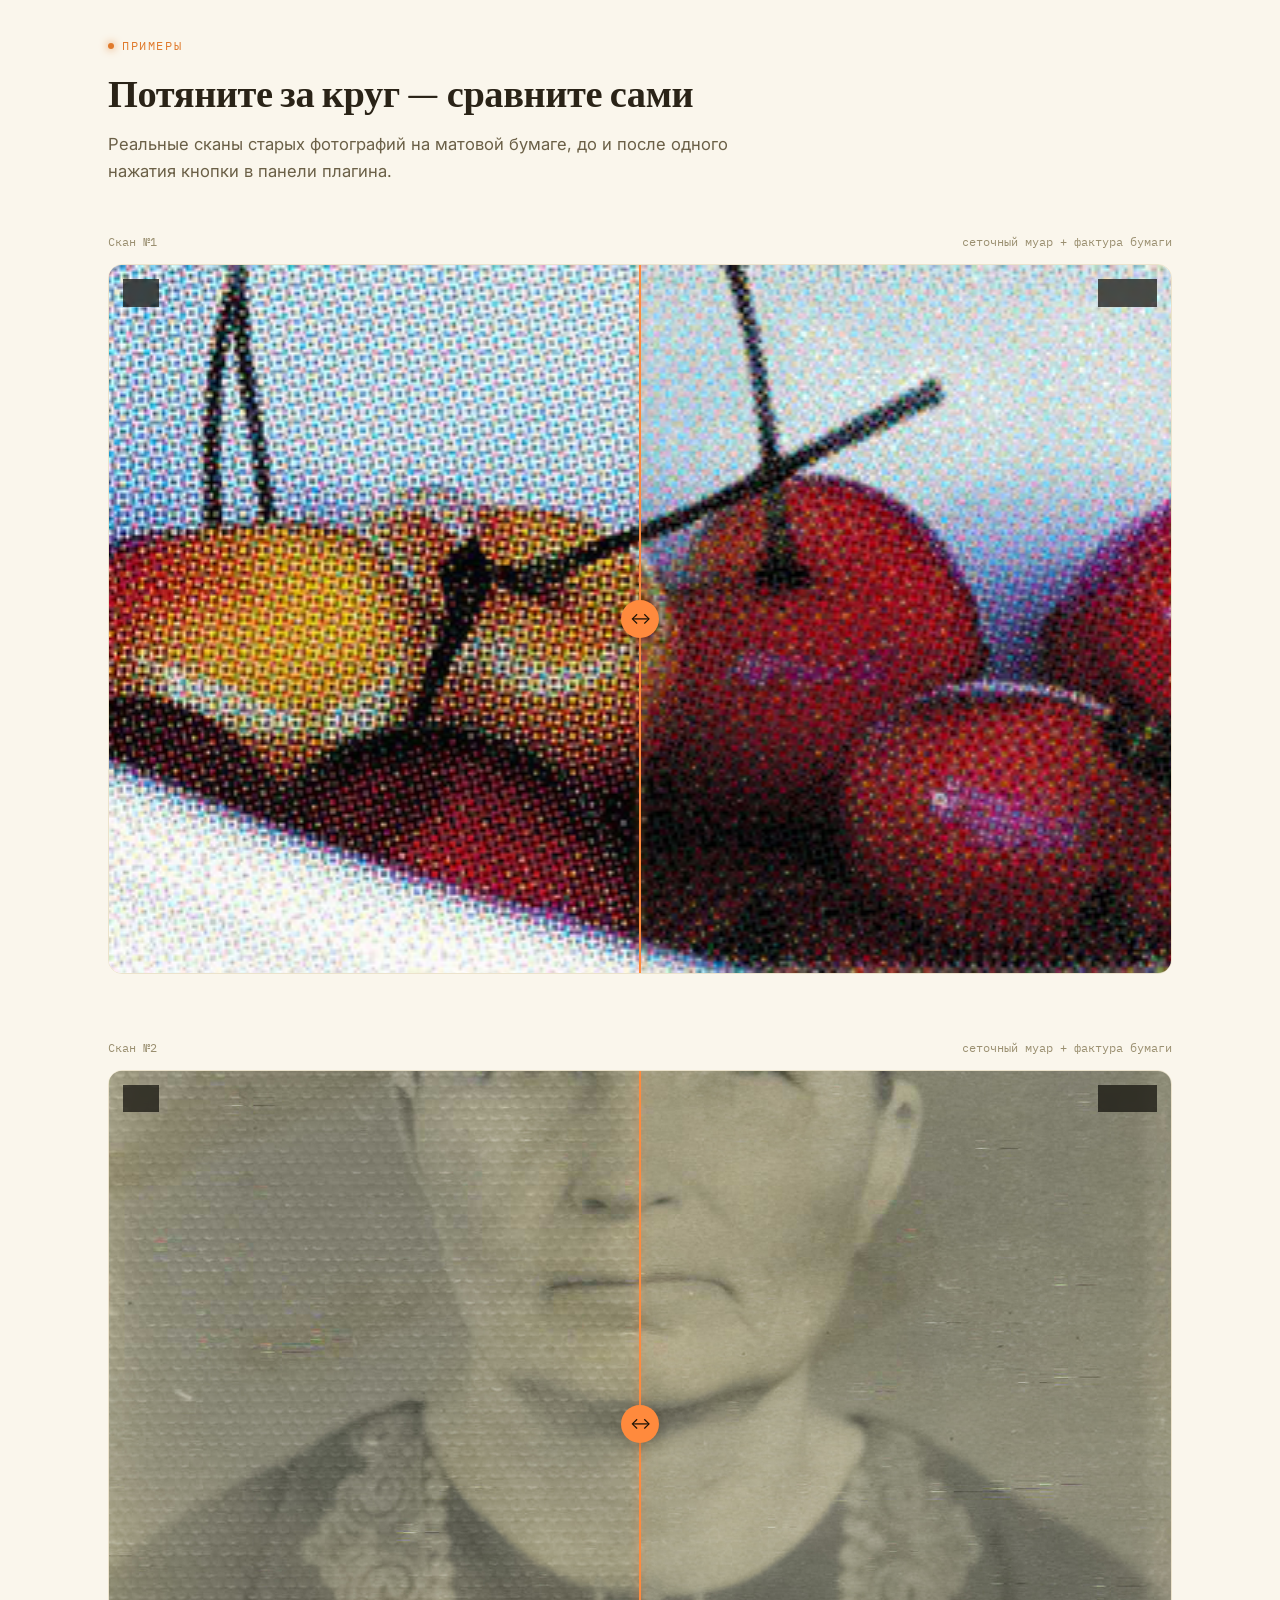
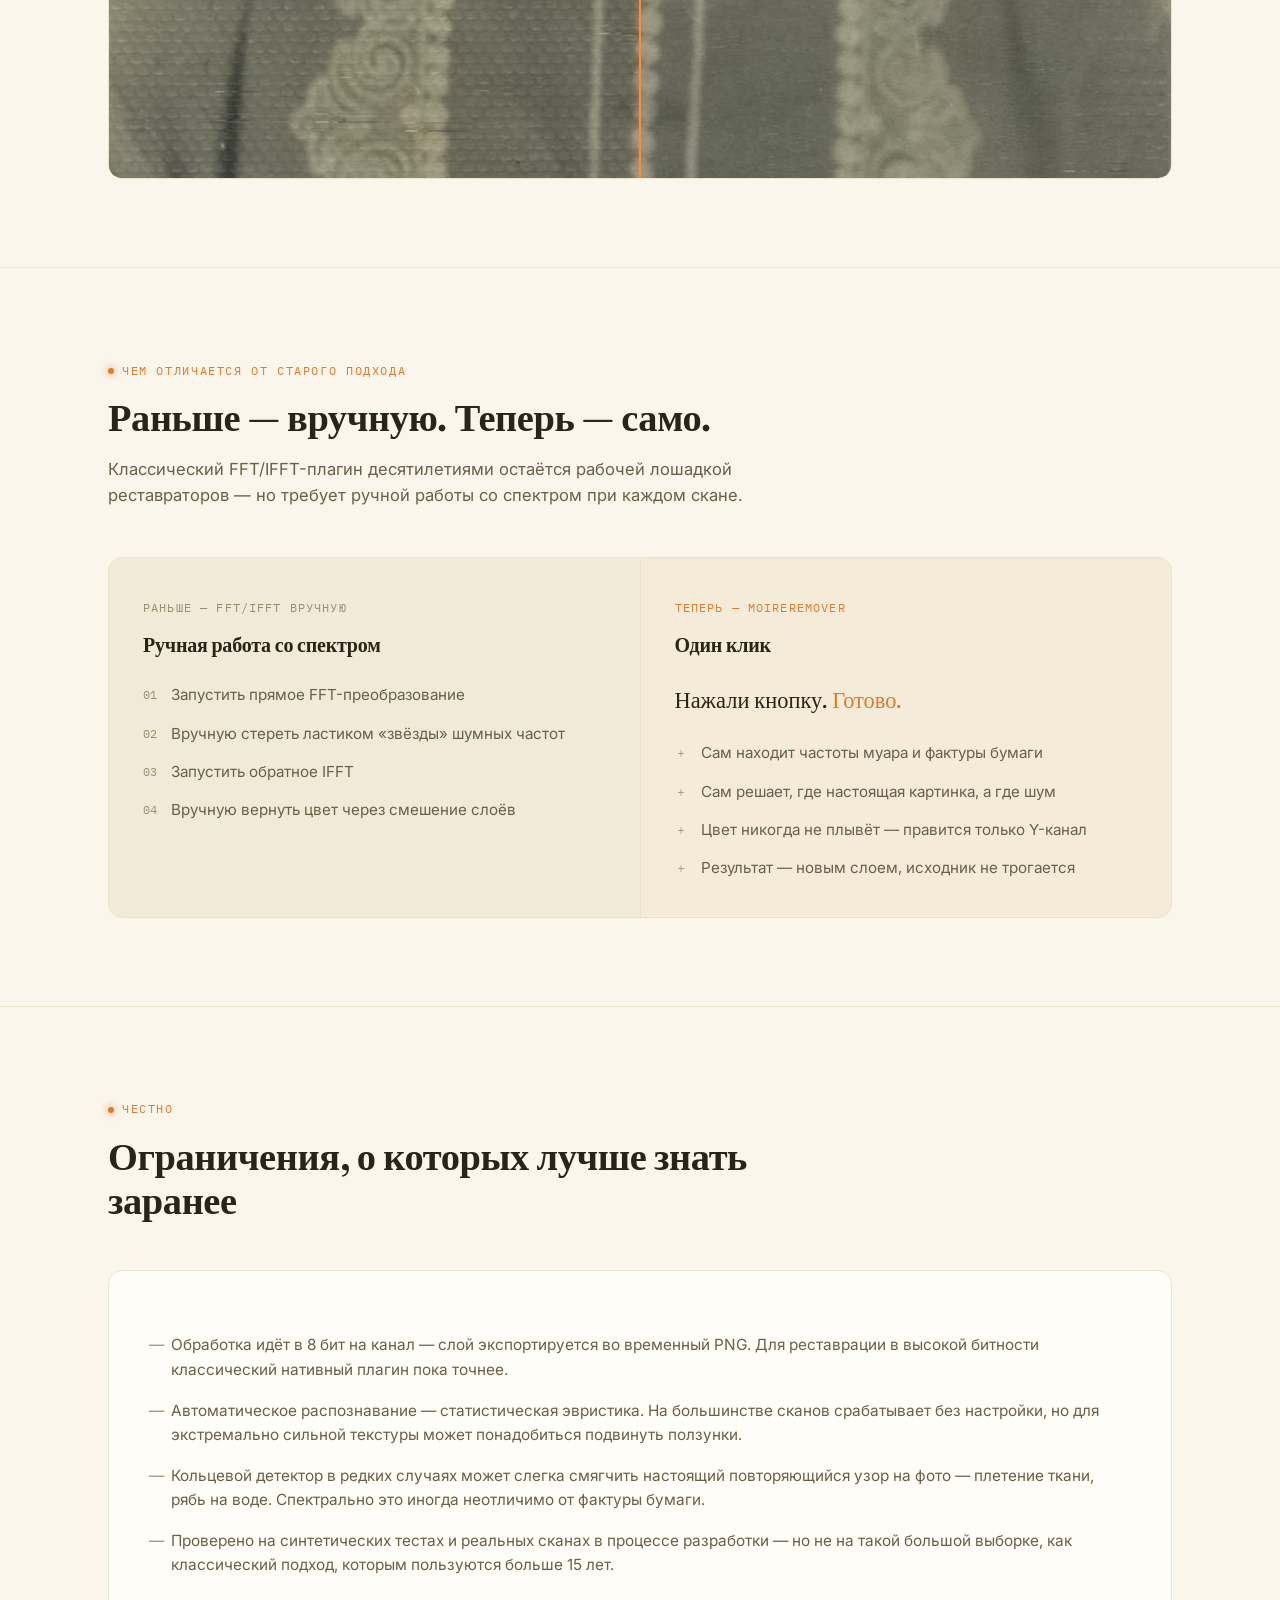
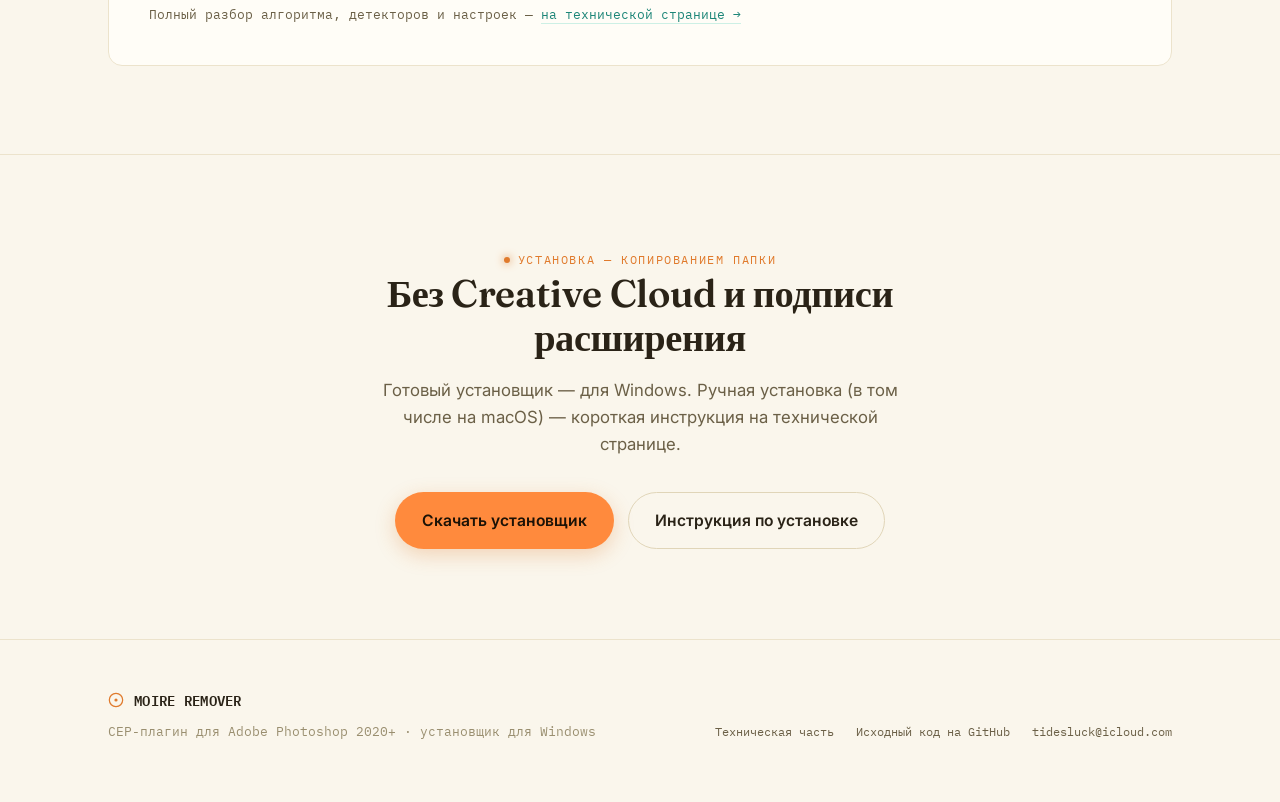
==== commit 91f851af: "Update index.html" ====
--- a/index.html
+++ b/index.html
@@ -1,6 +1,7 @@
 <!DOCTYPE html>
 <html lang="ru">
 <head>
+<meta name="google-site-verification" content="pNAXgAXlYu5qDllqDVfK1qjOPmd6Jwfdh2osPGioV2M" />
 <meta charset="UTF-8">
 <meta name="viewport" content="width=device-width, initial-scale=1.0">
 <title>MoireRemover — автоматическое удаление муара в Photoshop</title>
